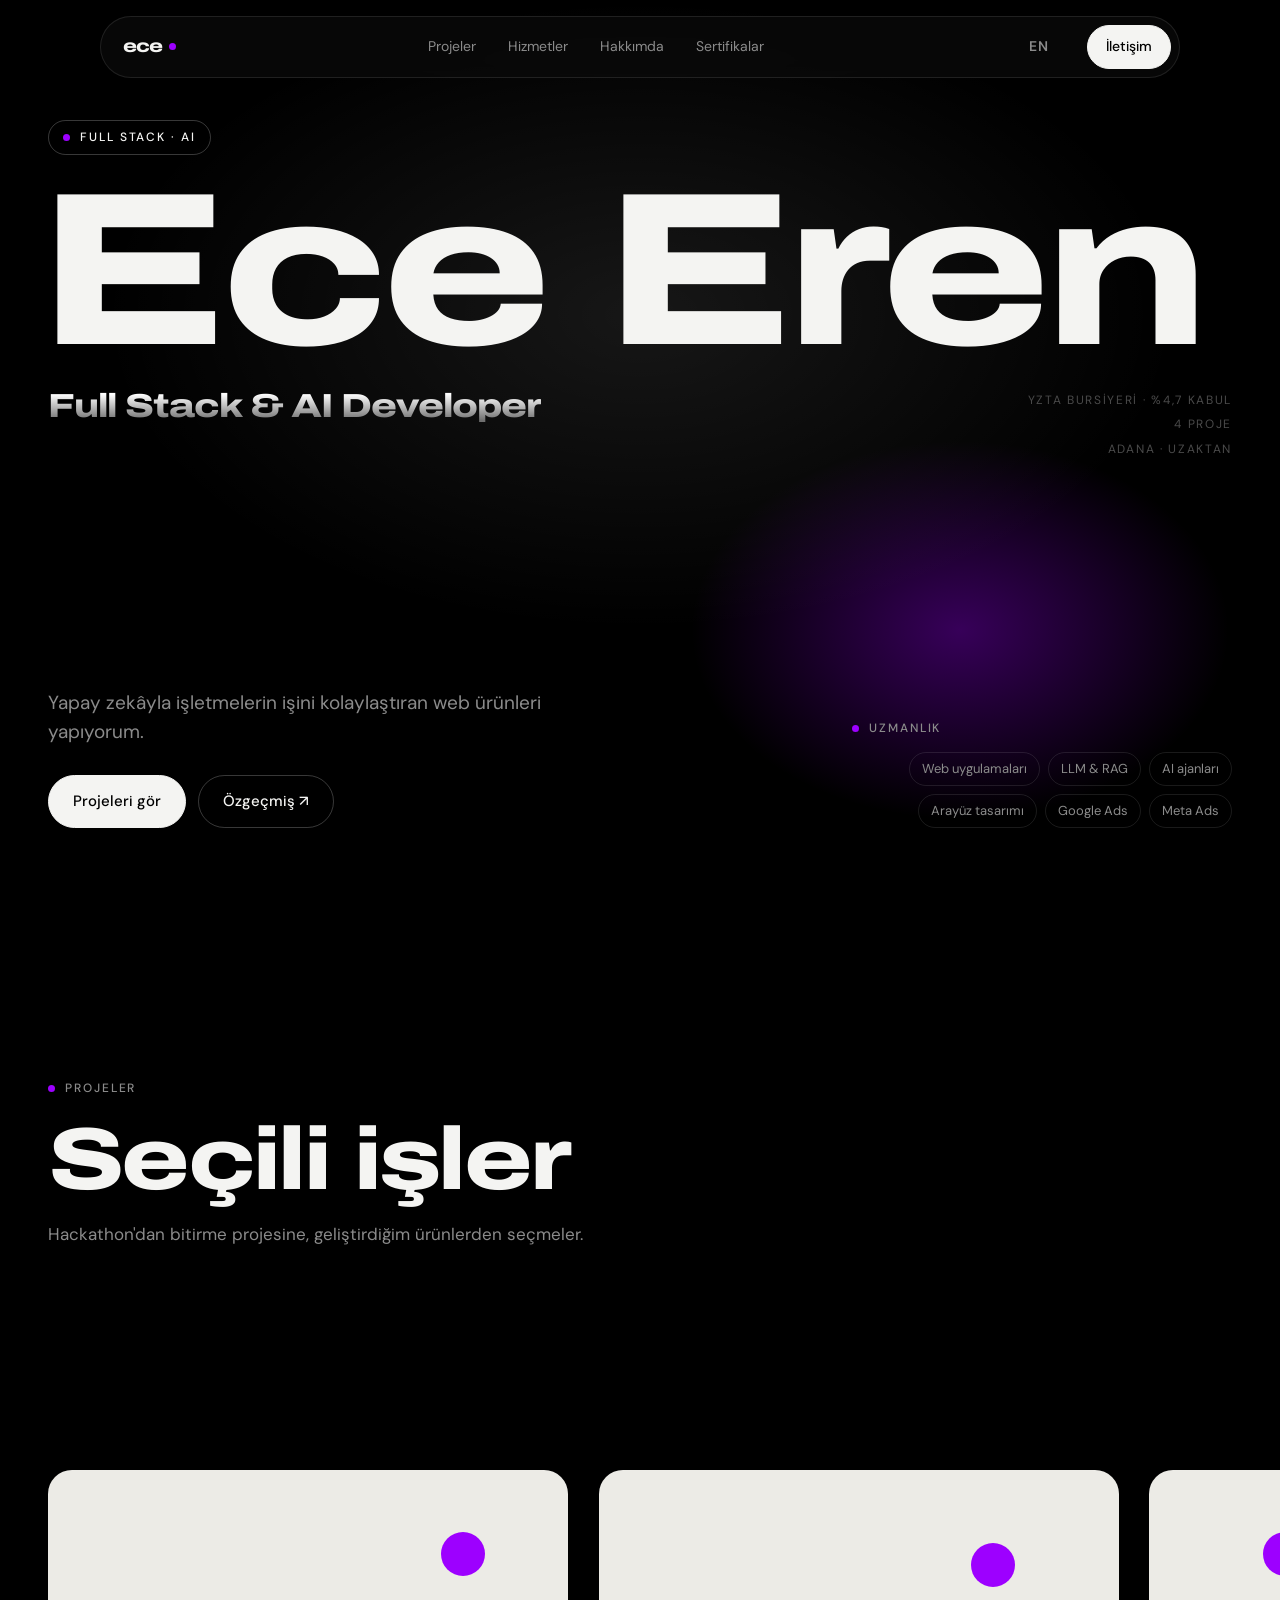
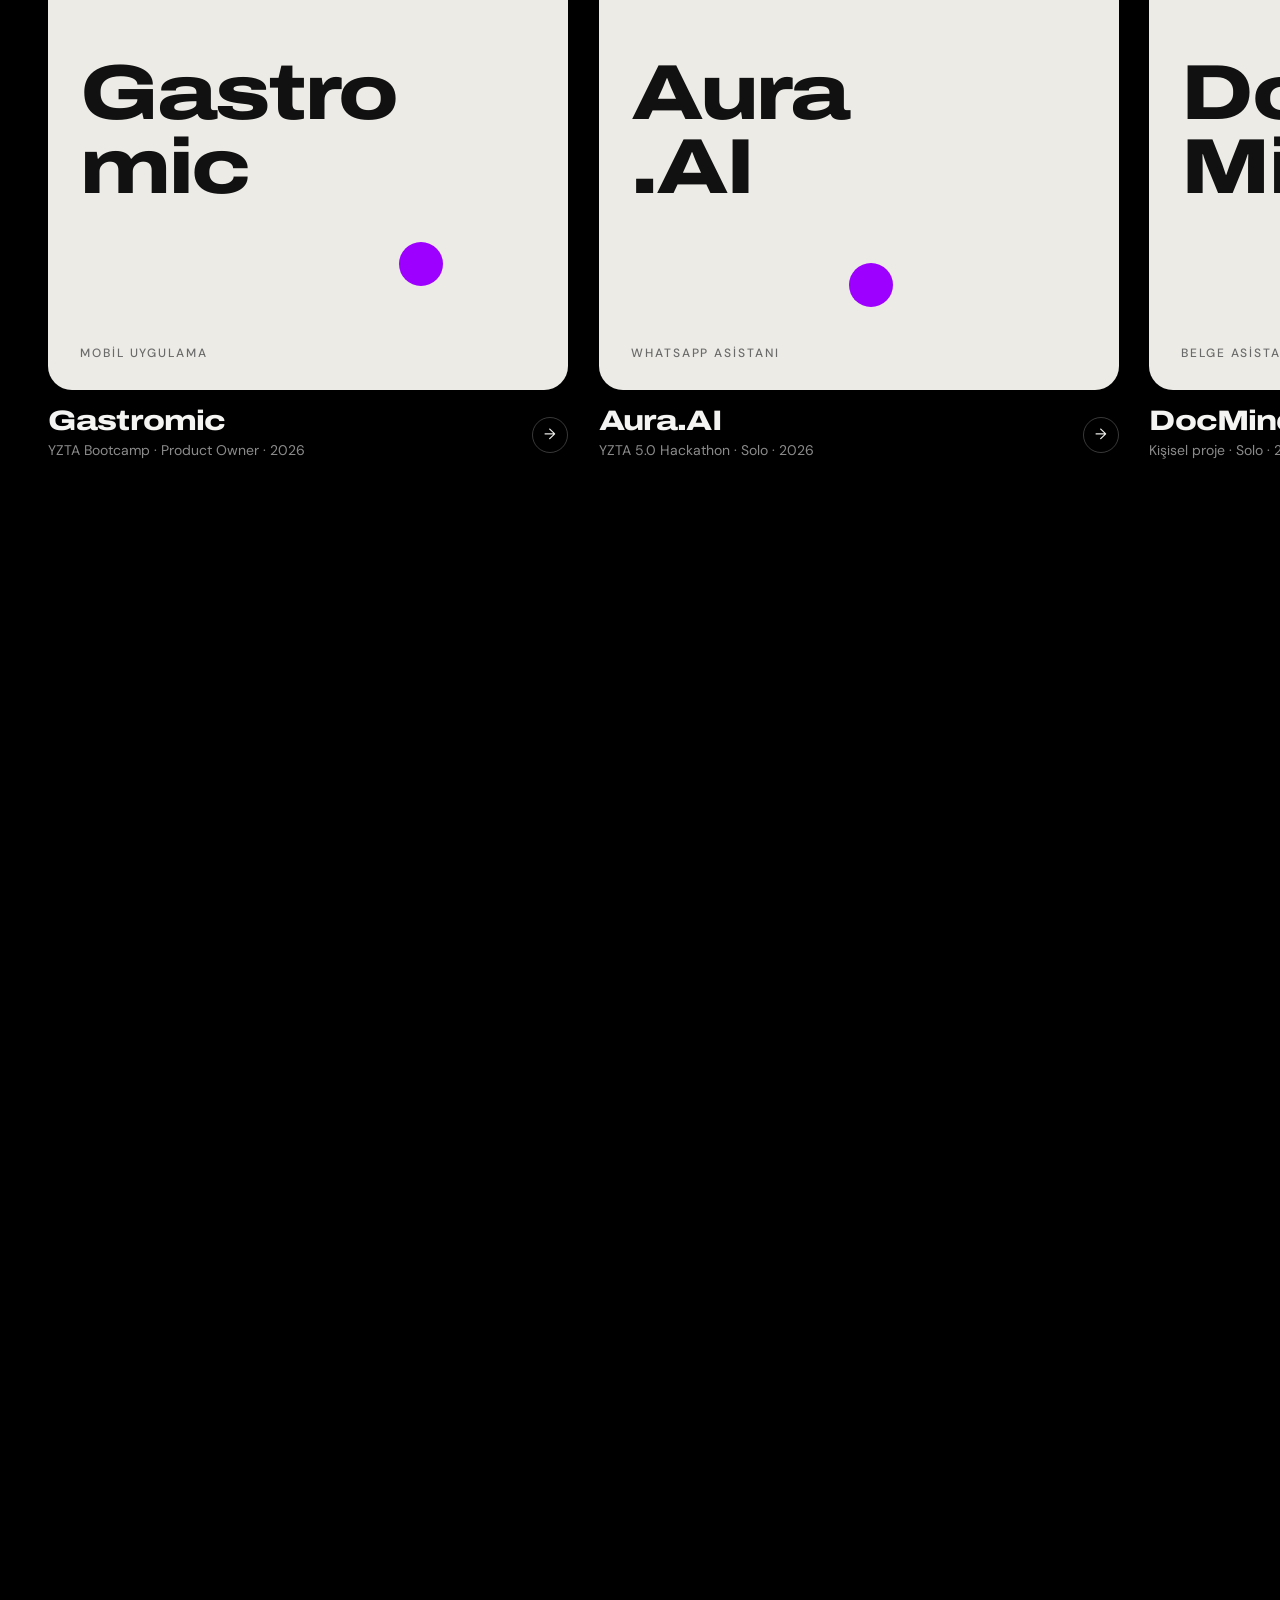
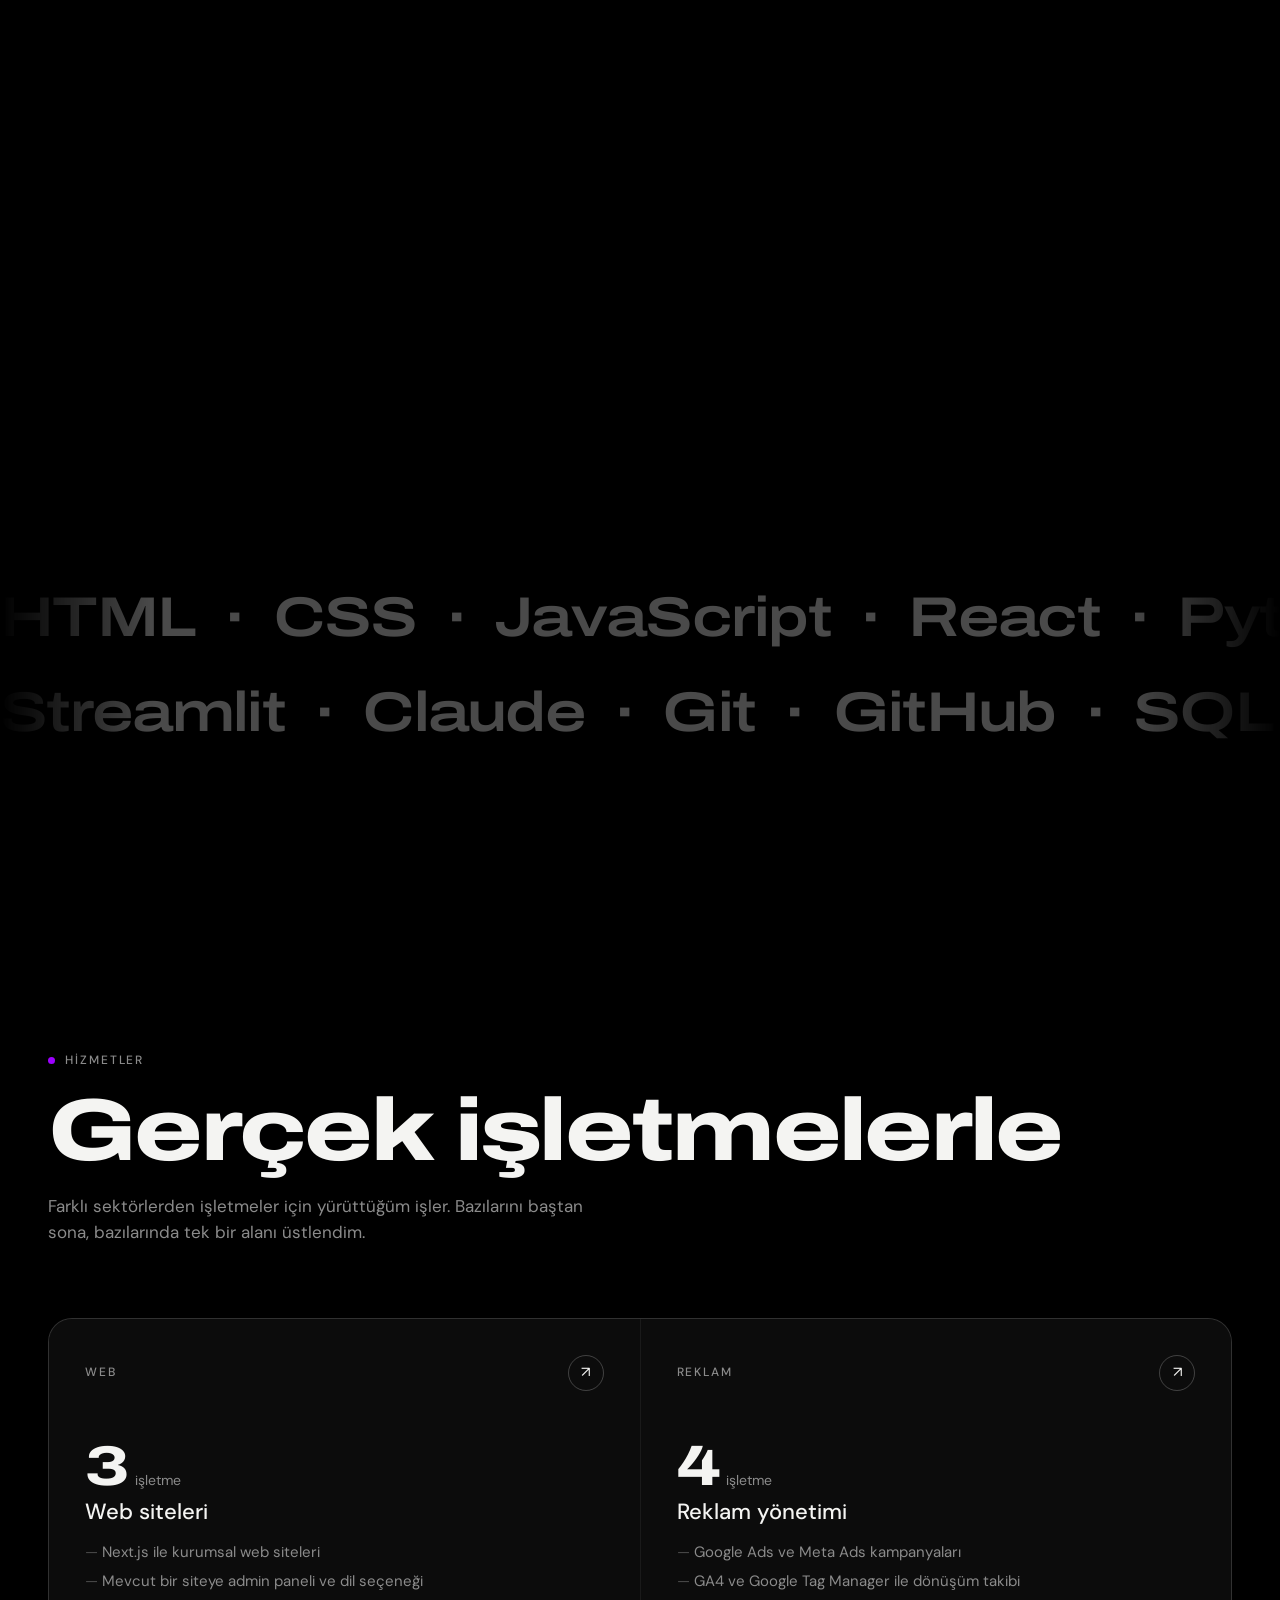
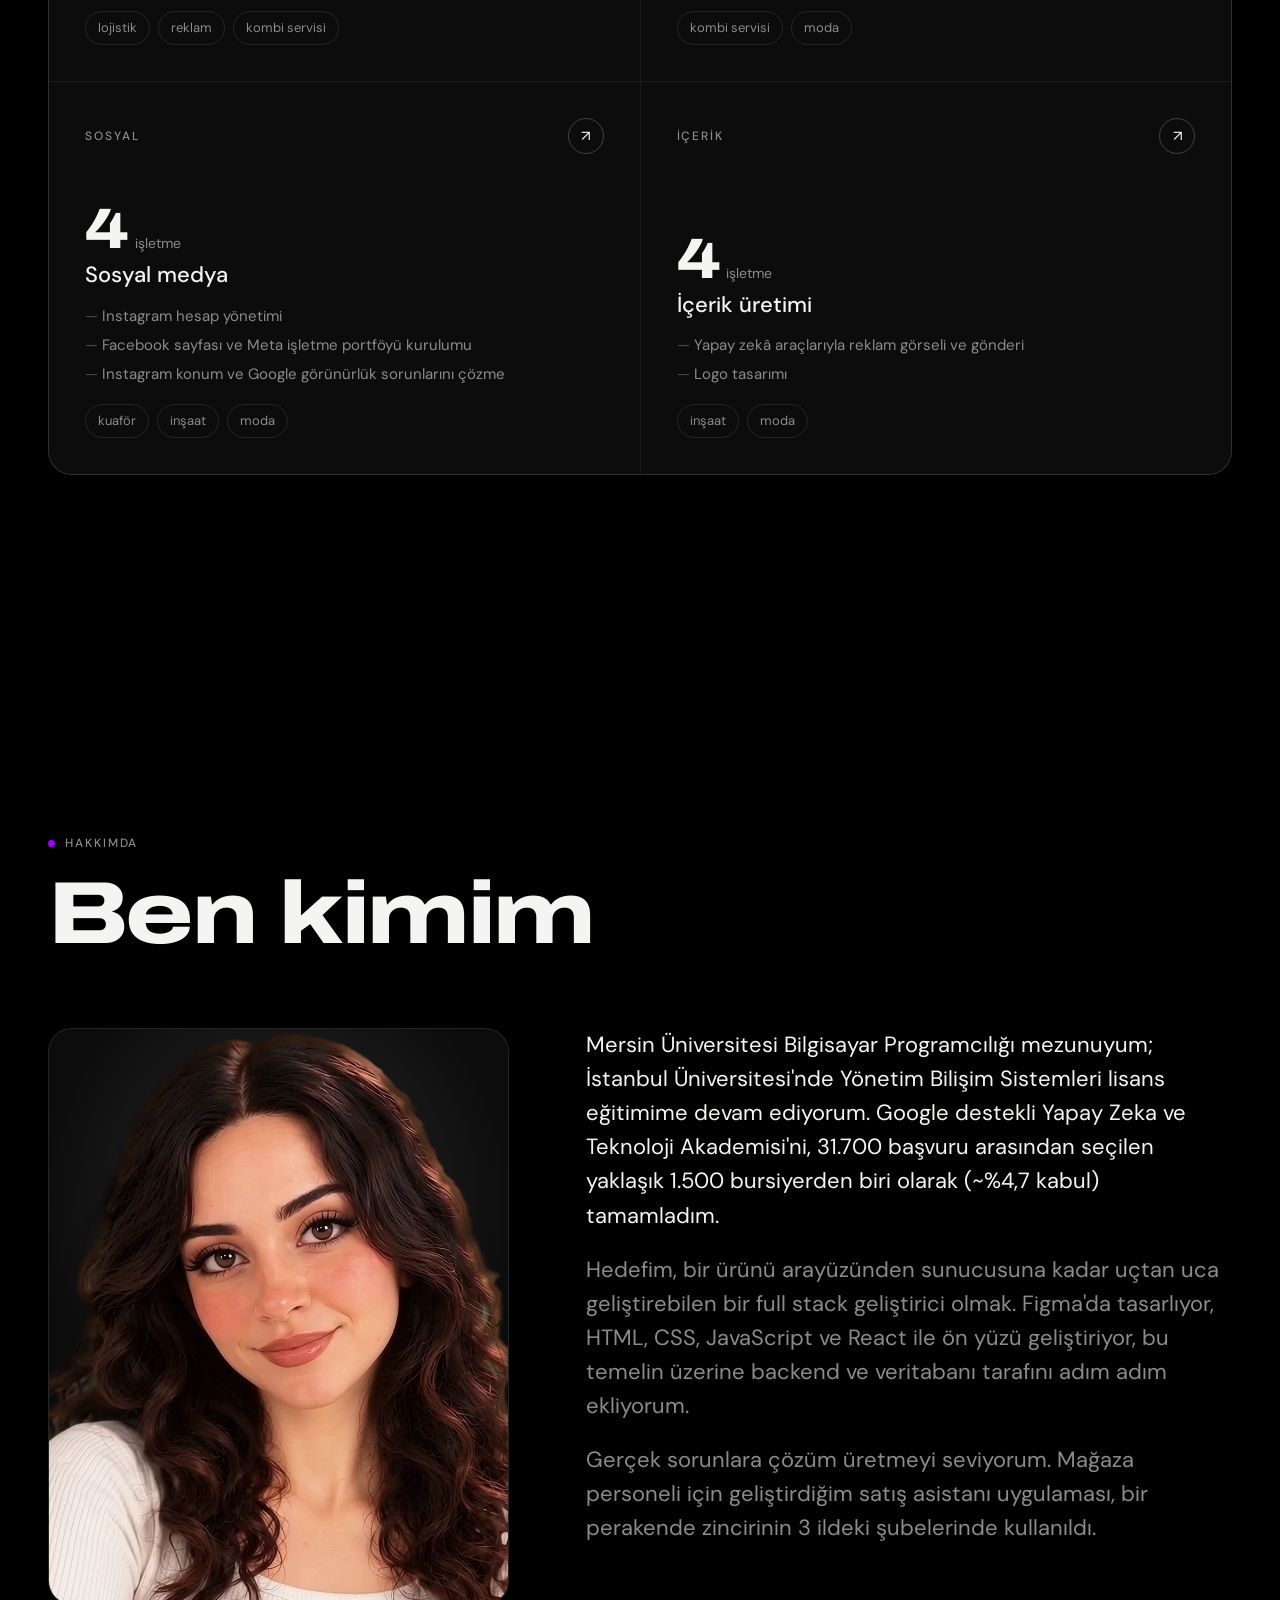
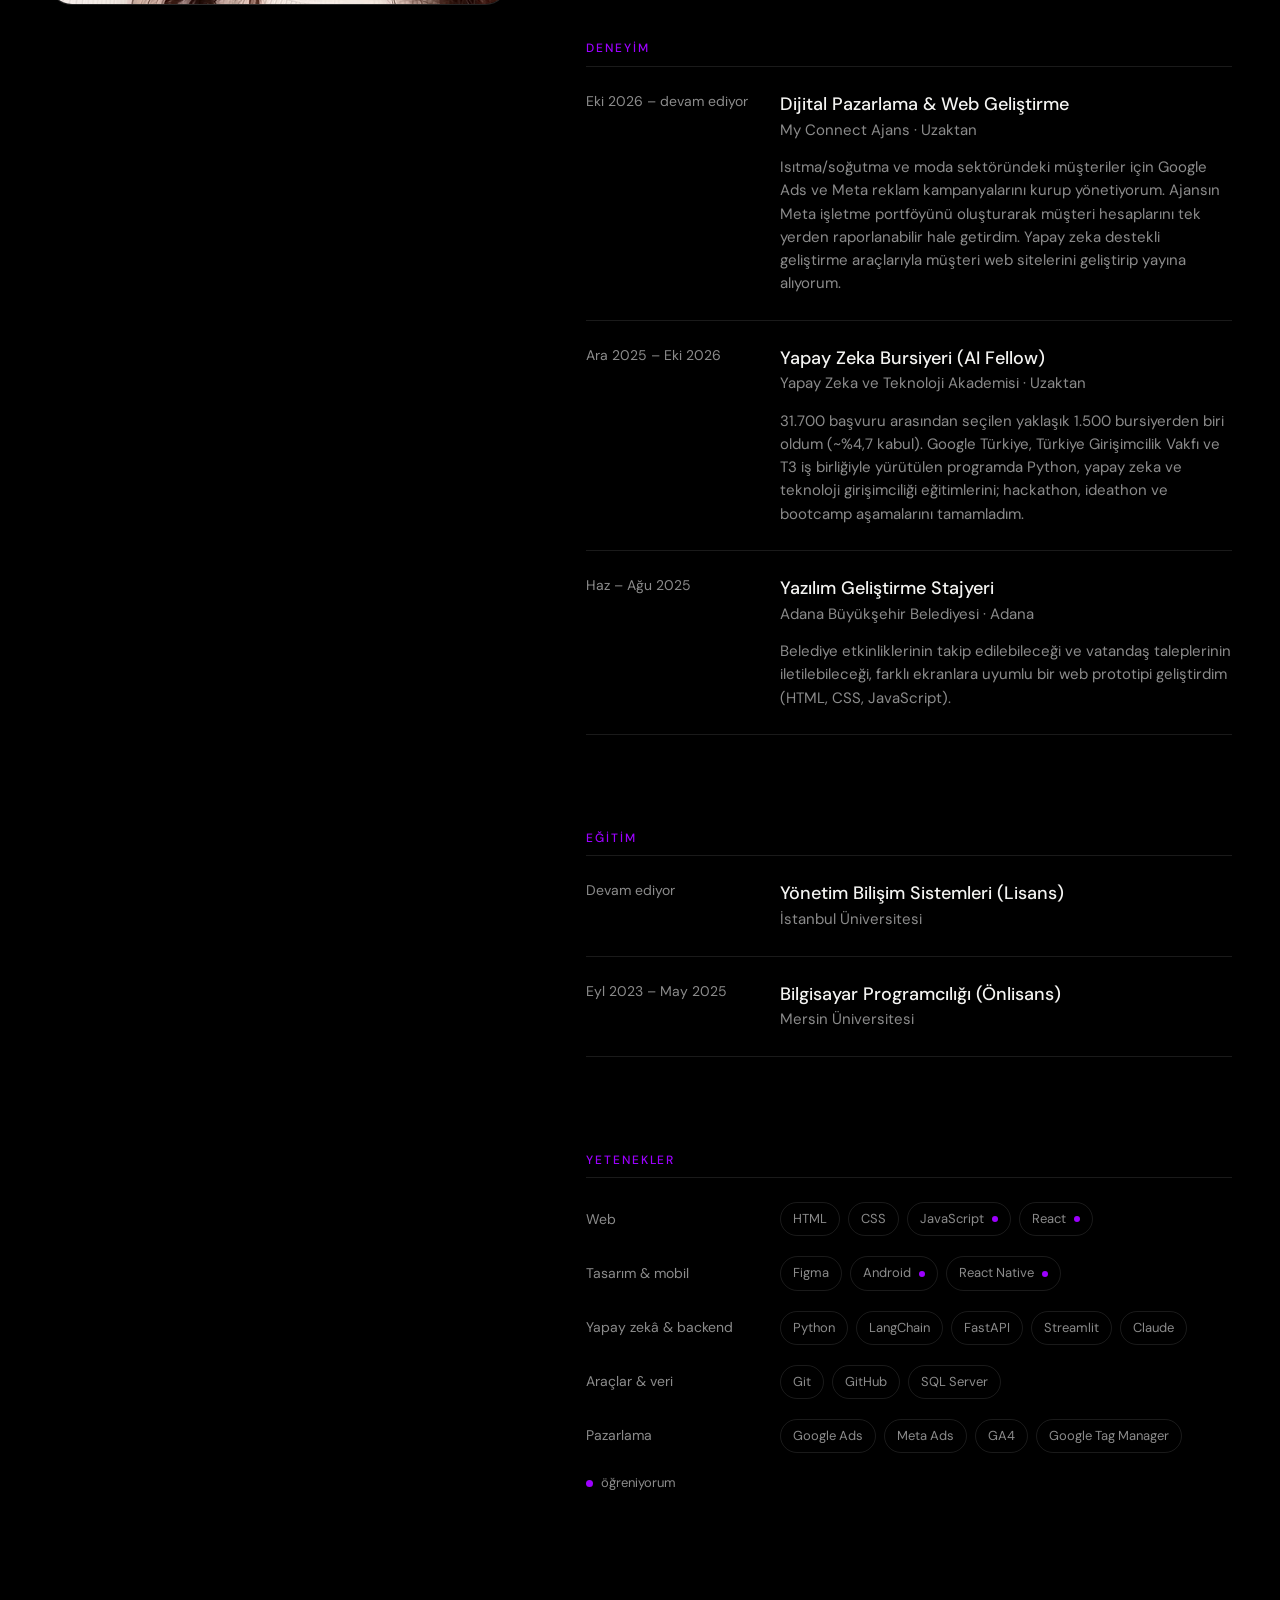
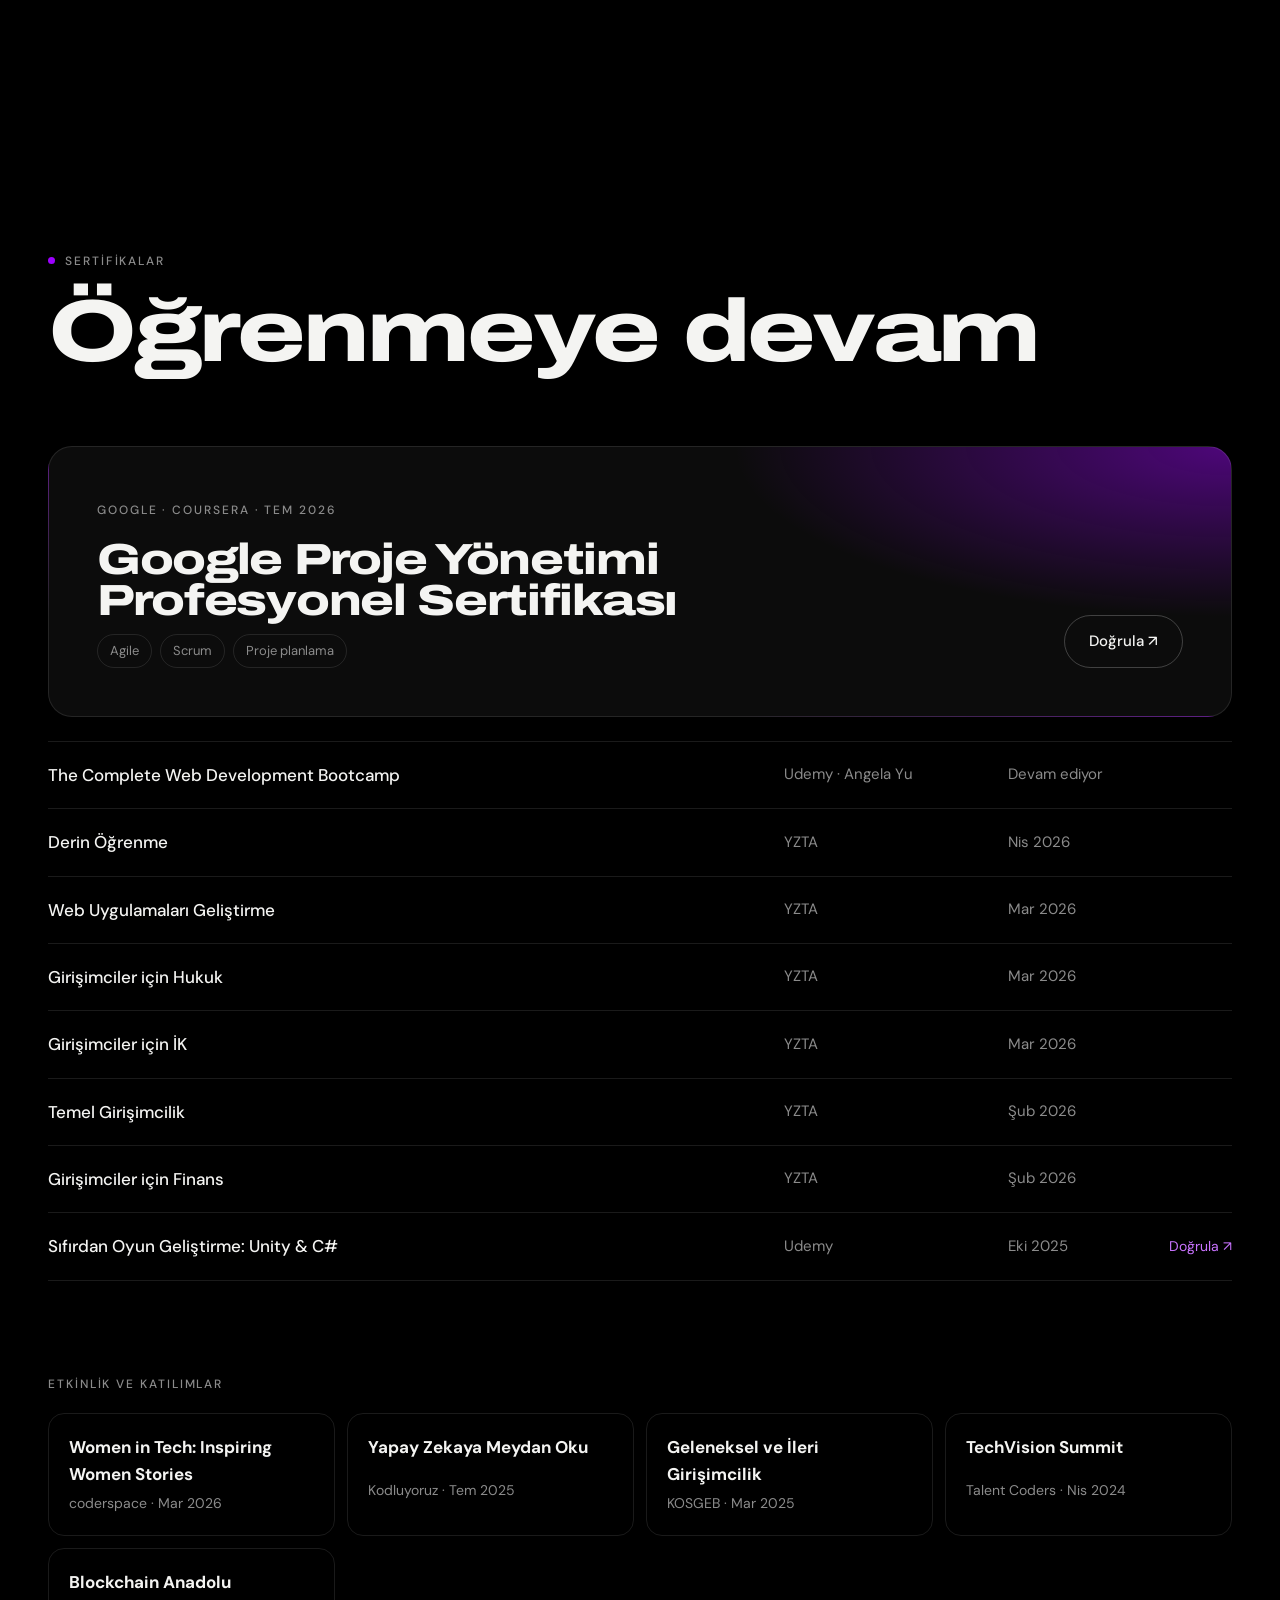
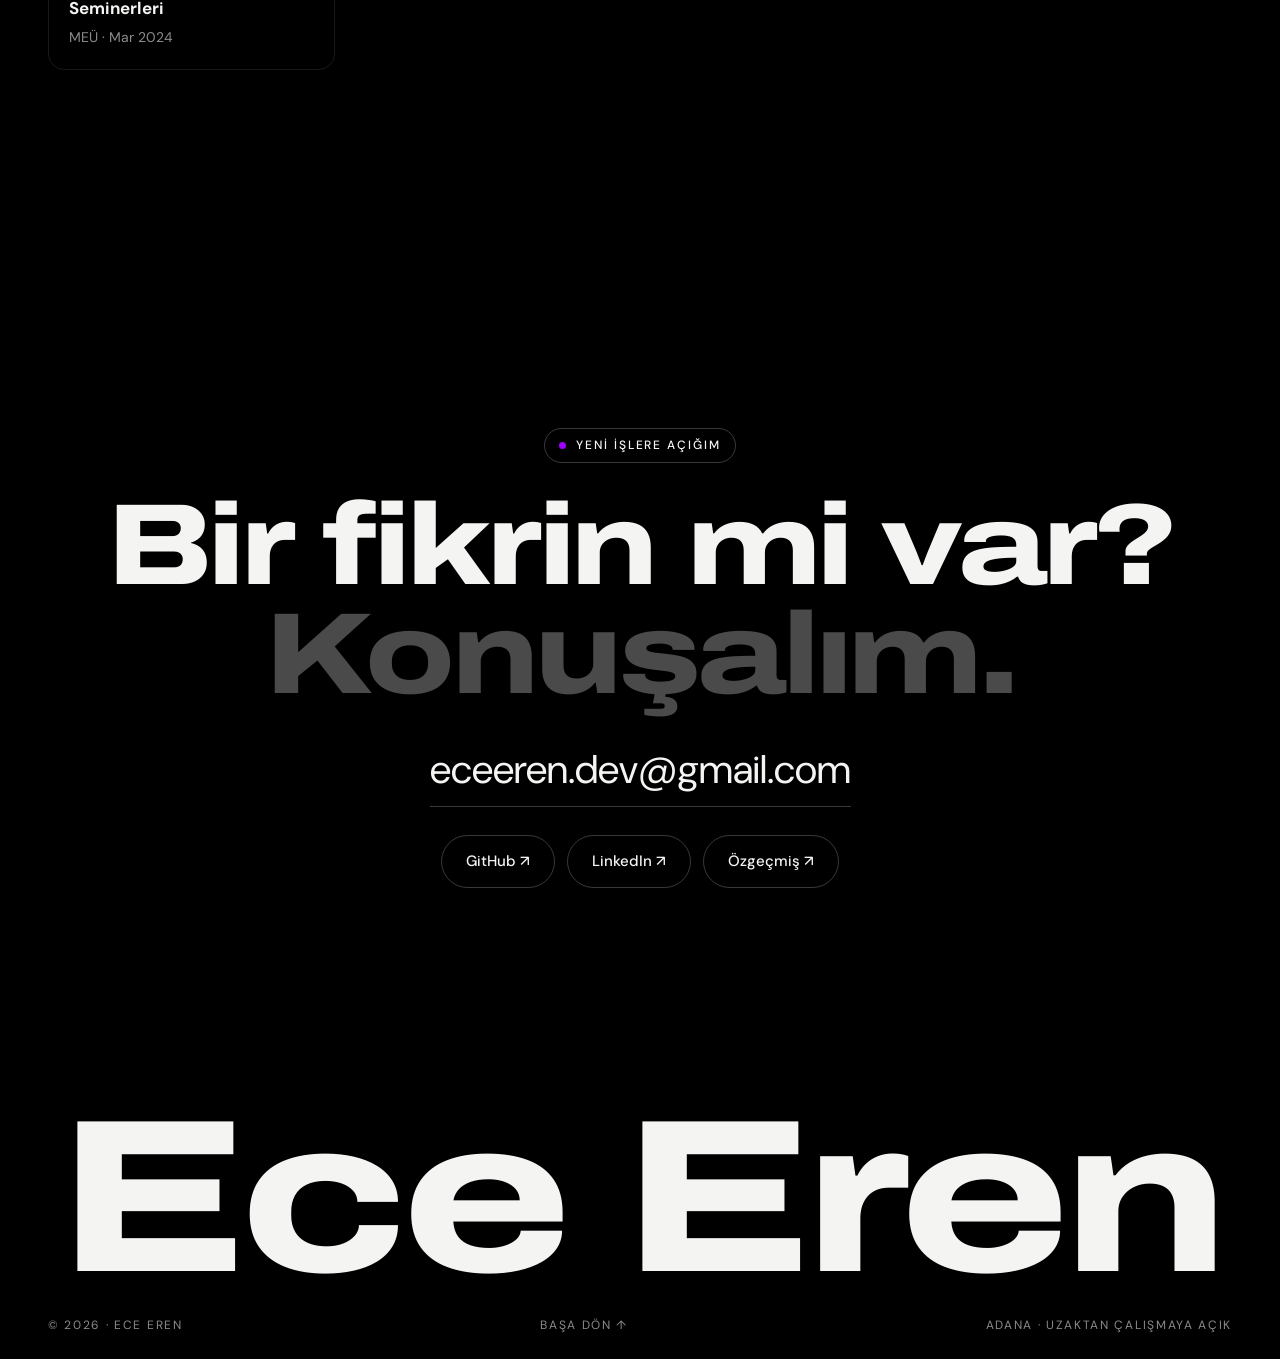
==== index.html @ c2cc489f "Portfolio site: TR and EN pages, project pages, cursor effect" ====
<!doctype html>
<html lang="tr">
<head>
  <meta charset="UTF-8">
  <meta name="viewport" content="width=device-width, initial-scale=1">
  <title>Ece Eren — Full Stack &amp; AI Developer</title>
  <meta name="description" content="Ece Eren: yapay zekâ odaklı full stack geliştirici. Projeler, hizmetler, deneyim ve iletişim.">
  <meta name="theme-color" content="#000000">
  <link rel="icon" href="/favicon.svg" type="image/svg+xml">
  <link rel="alternate" hreflang="tr" href="/">
  <link rel="alternate" hreflang="en" href="/en/">

  <link rel="preconnect" href="https://fonts.googleapis.com">
  <link rel="preconnect" href="https://fonts.gstatic.com" crossorigin>
  <link rel="stylesheet" href="https://fonts.googleapis.com/css2?family=Archivo:wdth,wght@125,600;125,800&family=DM+Sans:opsz,wght@9..40,400;9..40,500&display=swap">
  <link rel="stylesheet" href="/assets/css/style.css">
  <script src="/assets/js/cursor.js" defer></script>
</head>
<body>

  <!-- ===== NAVBAR ===== -->
  <header class="nav">
    <a class="nav__logo" href="/">ece<span class="dot"></span></a>
    <nav class="nav__links" aria-label="Ana menü">
      <a href="#projeler">Projeler</a>
      <a href="#hizmetler">Hizmetler</a>
      <a href="#hakkimda">Hakkımda</a>
      <a href="#sertifikalar">Sertifikalar</a>
    </nav>
    <a class="nav__lang" href="/en/" hreflang="en" lang="en" title="Switch to English">EN</a>
    <a class="btn btn--solid" href="#iletisim">İletişim</a>
  </header>

  <main>

    <!-- ===== HERO ===== -->
    <section class="hero">
      <span class="label label--pill rise"><span class="dot"></span>Full stack · AI</span>
      <h1 class="hero__name display rise rise--2" aria-label="Ece Eren"><span aria-hidden="true"><span class="ch">E</span><span class="ch">c</span><span class="ch">e</span> <span class="ch">E</span><span class="ch">r</span><span class="ch">e</span><span class="ch">n</span></span></h1>

      <div class="hero__sub rise rise--3">
        <p class="hero__title display fade-text">Full Stack &amp; AI Developer</p>
        <ul class="hero__meta">
          <li>YZTA bursiyeri · %4,7 kabul</li>
          <li>4 proje</li>
          <li>Adana · uzaktan</li>
        </ul>
      </div>

      <div class="hero__bottom">
        <div class="hero__intro rise rise--4">
          <p class="hero__text">Yapay zekâyla işletmelerin işini kolaylaştıran web ürünleri yapıyorum.</p>
          <div class="btn-row">
            <a class="btn btn--solid" href="#projeler">Projeleri gör</a>
            <a class="btn" href="/assets/cv/Ece_Eren_CV_TR.pdf" target="_blank" rel="noopener">Özgeçmiş ↗</a>
          </div>
        </div>

        <div class="expertise rise rise--4">
          <span class="label"><span class="dot"></span>Uzmanlık</span>
          <div class="chips"><span class="chip">Web uygulamaları</span><span class="chip">LLM &amp; RAG</span><span class="chip">AI ajanları</span><span class="chip">Arayüz tasarımı</span><span class="chip">Google Ads</span><span class="chip">Meta Ads</span></div>
        </div>
      </div>
    </section>

    <!-- ===== PROJELER ===== -->
    <section id="projeler" aria-labelledby="projeler-baslik">
      <div class="container work-head">
        <div class="section-head reveal">
          <span class="label"><span class="dot"></span>Projeler</span>
          <h2 id="projeler-baslik" class="display">Seçili işler</h2>
          <p>Hackathon'dan bitirme projesine, geliştirdiğim ürünlerden seçmeler.</p>
        </div>
      </div>

      <div class="work">
        <div class="work__sticky">
          <div class="work__track">

            <a class="card" href="/projeler/gastromic.html">
              <div class="card__media">
                <div class="card__type display" aria-hidden="true">
                  <span class="dot"></span><span class="dot"></span>
                  <span>Gastro<br>mic</span>
                  <span class="card__kind">Mobil uygulama</span>
                </div>
              </div>
              <div class="card__info">
                <div>
                  <h3 class="card__title display">Gastromic</h3>
                  <p class="card__sub">YZTA Bootcamp · Product Owner · 2026</p>
                </div>
                <span class="arrow" aria-hidden="true">→</span>
              </div>
            </a>

            <a class="card" href="/projeler/aura-ai.html">
              <div class="card__media">
                <div class="card__type display" aria-hidden="true">
                  <span class="dot"></span><span class="dot"></span>
                  <span>Aura<br>.AI</span>
                  <span class="card__kind">WhatsApp asistanı</span>
                </div>
              </div>
              <div class="card__info">
                <div>
                  <h3 class="card__title display">Aura.AI</h3>
                  <p class="card__sub">YZTA 5.0 Hackathon · Solo · 2026</p>
                </div>
                <span class="arrow" aria-hidden="true">→</span>
              </div>
            </a>

            <a class="card" href="/projeler/docmind-ai.html">
              <div class="card__media">
                <div class="card__type display" aria-hidden="true">
                  <span class="dot"></span><span class="dot"></span>
                  <span>Doc<br>Mind</span>
                  <span class="card__kind">Belge asistanı · RAG</span>
                </div>
              </div>
              <div class="card__info">
                <div>
                  <h3 class="card__title display">DocMind-AI</h3>
                  <p class="card__sub">Kişisel proje · Solo · 2026</p>
                </div>
                <span class="arrow" aria-hidden="true">→</span>
              </div>
            </a>

            <a class="card" href="/projeler/expotrack.html">
              <div class="card__media">
                <div class="card__type display" aria-hidden="true">
                  <span class="dot"></span><span class="dot"></span>
                  <span>Expo<br>Track</span>
                  <span class="card__kind">Web uygulaması</span>
                </div>
              </div>
              <div class="card__info">
                <div>
                  <h3 class="card__title display">ExpoTrack</h3>
                  <p class="card__sub">Bitirme projesi · 2025</p>
                </div>
                <span class="arrow" aria-hidden="true">→</span>
              </div>
            </a>

          </div>
        </div>
      </div>
    </section>

    <!-- ===== TEKNOLOJİ ŞERİDİ ===== -->
    <div class="marquee" aria-label="Kullandığım teknolojiler">
      <div class="marquee__track">
        <span>HTML</span><span>CSS</span><span>JavaScript</span><span>React</span><span>Python</span><span>FastAPI</span><span>LangChain</span><span>Figma</span>
        <span aria-hidden="true">HTML</span><span aria-hidden="true">CSS</span><span aria-hidden="true">JavaScript</span><span aria-hidden="true">React</span><span aria-hidden="true">Python</span><span aria-hidden="true">FastAPI</span><span aria-hidden="true">LangChain</span><span aria-hidden="true">Figma</span>
      </div>
      <div class="marquee__track marquee__track--reverse" aria-hidden="true">
        <span>Streamlit</span><span>Claude</span><span>Git</span><span>GitHub</span><span>SQL Server</span><span>Google Ads</span><span>Meta Ads</span><span>GA4</span>
        <span>Streamlit</span><span>Claude</span><span>Git</span><span>GitHub</span><span>SQL Server</span><span>Google Ads</span><span>Meta Ads</span><span>GA4</span>
      </div>
    </div>

    <!-- ===== HİZMETLER ===== -->
    <section id="hizmetler" class="section" aria-labelledby="hizmetler-baslik">
      <div class="container">
        <div class="section-head reveal">
          <span class="label"><span class="dot"></span>Hizmetler</span>
          <h2 id="hizmetler-baslik" class="display">Gerçek işletmelerle</h2>
          <p>Farklı sektörlerden işletmeler için yürüttüğüm işler. Bazılarını baştan sona, bazılarında tek bir alanı üstlendim.</p>
        </div>

        <div class="services reveal">
          <a class="service" href="#iletisim">
            <div class="service__top">
              <span class="label">Web</span>
              <span class="arrow" aria-hidden="true">↗</span>
            </div>
            <div>
              <p class="service__count">3<small>işletme</small></p>
              <h3>Web siteleri</h3>
              <ul>
                <li>Next.js ile kurumsal web siteleri</li>
                <li>Mevcut bir siteye admin paneli ve dil seçeneği</li>
              </ul>
              <div class="chips"><span class="chip">lojistik</span><span class="chip">reklam</span><span class="chip">kombi servisi</span></div>
            </div>
          </a>

          <a class="service" href="#iletisim">
            <div class="service__top">
              <span class="label">Reklam</span>
              <span class="arrow" aria-hidden="true">↗</span>
            </div>
            <div>
              <p class="service__count">4<small>işletme</small></p>
              <h3>Reklam yönetimi</h3>
              <ul>
                <li>Google Ads ve Meta Ads kampanyaları</li>
                <li>GA4 ve Google Tag Manager ile dönüşüm takibi</li>
              </ul>
              <div class="chips"><span class="chip">kombi servisi</span><span class="chip">moda</span></div>
            </div>
          </a>

          <a class="service" href="#iletisim">
            <div class="service__top">
              <span class="label">Sosyal</span>
              <span class="arrow" aria-hidden="true">↗</span>
            </div>
            <div>
              <p class="service__count">4<small>işletme</small></p>
              <h3>Sosyal medya</h3>
              <ul>
                <li>Instagram hesap yönetimi</li>
                <li>Facebook sayfası ve Meta işletme portföyü kurulumu</li>
                <li>Instagram konum ve Google görünürlük sorunlarını çözme</li>
              </ul>
              <div class="chips"><span class="chip">kuaför</span><span class="chip">inşaat</span><span class="chip">moda</span></div>
            </div>
          </a>

          <a class="service" href="#iletisim">
            <div class="service__top">
              <span class="label">İçerik</span>
              <span class="arrow" aria-hidden="true">↗</span>
            </div>
            <div>
              <p class="service__count">4<small>işletme</small></p>
              <h3>İçerik üretimi</h3>
              <ul>
                <li>Yapay zekâ araçlarıyla reklam görseli ve gönderi</li>
                <li>Logo tasarımı</li>
              </ul>
              <div class="chips"><span class="chip">inşaat</span><span class="chip">moda</span></div>
            </div>
          </a>
        </div>
      </div>
    </section>

    <!-- ===== HAKKIMDA ===== -->
    <section id="hakkimda" class="section" aria-labelledby="hakkimda-baslik">
      <div class="container">
        <div class="section-head reveal">
          <span class="label"><span class="dot"></span>Hakkımda</span>
          <h2 id="hakkimda-baslik" class="display">Ben kimim</h2>
        </div>

        <div class="about">
          <div class="about__portrait">
            <img src="/assets/img/portrait.webp" alt="Ece Eren'in illüstrasyon portresi" loading="lazy">
          </div>

          <div>
            <div class="story reveal">
              <p>Mersin Üniversitesi Bilgisayar Programcılığı mezunuyum; İstanbul Üniversitesi'nde Yönetim Bilişim Sistemleri lisans eğitimime devam ediyorum. Google destekli Yapay Zeka ve Teknoloji Akademisi'ni, 31.700 başvuru arasından seçilen yaklaşık 1.500 bursiyerden biri olarak (~%4,7 kabul) tamamladım.</p>
              <p>Hedefim, bir ürünü arayüzünden sunucusuna kadar uçtan uca geliştirebilen bir full stack geliştirici olmak. Figma'da tasarlıyor, HTML, CSS, JavaScript ve React ile ön yüzü geliştiriyor, bu temelin üzerine backend ve veritabanı tarafını adım adım ekliyorum.</p>
              <p>Gerçek sorunlara çözüm üretmeyi seviyorum. Mağaza personeli için geliştirdiğim satış asistanı uygulaması, bir perakende zincirinin 3 ildeki şubelerinde kullanıldı.</p>
            </div>

            <div class="block reveal">
              <h3 class="label">Deneyim</h3>
              <div class="rows">
                <div class="row">
                  <span class="row__time">Eki 2026 – devam ediyor</span>
                  <div><p class="row__title">Dijital Pazarlama &amp; Web Geliştirme</p><p class="row__org">My Connect Ajans · Uzaktan</p></div>
                  <p class="row__desc">Isıtma/soğutma ve moda sektöründeki müşteriler için Google Ads ve Meta reklam kampanyalarını kurup yönetiyorum. Ajansın Meta işletme portföyünü oluşturarak müşteri hesaplarını tek yerden raporlanabilir hale getirdim. Yapay zeka destekli geliştirme araçlarıyla müşteri web sitelerini geliştirip yayına alıyorum.</p>
                </div>
                <div class="row">
                  <span class="row__time">Ara 2025 – Eki 2026</span>
                  <div><p class="row__title">Yapay Zeka Bursiyeri (AI Fellow)</p><p class="row__org">Yapay Zeka ve Teknoloji Akademisi · Uzaktan</p></div>
                  <p class="row__desc">31.700 başvuru arasından seçilen yaklaşık 1.500 bursiyerden biri oldum (~%4,7 kabul). Google Türkiye, Türkiye Girişimcilik Vakfı ve T3 iş birliğiyle yürütülen programda Python, yapay zeka ve teknoloji girişimciliği eğitimlerini; hackathon, ideathon ve bootcamp aşamalarını tamamladım.</p>
                </div>
                <div class="row">
                  <span class="row__time">Haz – Ağu 2025</span>
                  <div><p class="row__title">Yazılım Geliştirme Stajyeri</p><p class="row__org">Adana Büyükşehir Belediyesi · Adana</p></div>
                  <p class="row__desc">Belediye etkinliklerinin takip edilebileceği ve vatandaş taleplerinin iletilebileceği, farklı ekranlara uyumlu bir web prototipi geliştirdim (HTML, CSS, JavaScript).</p>
                </div>
              </div>
            </div>

            <div class="block reveal">
              <h3 class="label">Eğitim</h3>
              <div class="rows">
                <div class="row">
                  <span class="row__time">Devam ediyor</span>
                  <div><p class="row__title">Yönetim Bilişim Sistemleri (Lisans)</p><p class="row__org">İstanbul Üniversitesi</p></div>
                </div>
                <div class="row">
                  <span class="row__time">Eyl 2023 – May 2025</span>
                  <div><p class="row__title">Bilgisayar Programcılığı (Önlisans)</p><p class="row__org">Mersin Üniversitesi</p></div>
                </div>
              </div>
            </div>

            <div class="block reveal">
              <h3 class="label">Yetenekler</h3>
              <div class="skills">
                <div class="skills__group"><span>Web</span><div class="chips"><span class="chip">HTML</span><span class="chip">CSS</span><span class="chip chip--learning">JavaScript</span><span class="chip chip--learning">React</span></div></div>
                <div class="skills__group"><span>Tasarım &amp; mobil</span><div class="chips"><span class="chip">Figma</span><span class="chip chip--learning">Android</span><span class="chip chip--learning">React Native</span></div></div>
                <div class="skills__group"><span>Yapay zekâ &amp; backend</span><div class="chips"><span class="chip">Python</span><span class="chip">LangChain</span><span class="chip">FastAPI</span><span class="chip">Streamlit</span><span class="chip">Claude</span></div></div>
                <div class="skills__group"><span>Araçlar &amp; veri</span><div class="chips"><span class="chip">Git</span><span class="chip">GitHub</span><span class="chip">SQL Server</span></div></div>
                <div class="skills__group"><span>Pazarlama</span><div class="chips"><span class="chip">Google Ads</span><span class="chip">Meta Ads</span><span class="chip">GA4</span><span class="chip">Google Tag Manager</span></div></div>
                <p class="skills__note"><span class="dot"></span>öğreniyorum</p>
              </div>
            </div>
          </div>
        </div>
      </div>
    </section>

    <!-- ===== SERTİFİKALAR ===== -->
    <section id="sertifikalar" class="section" aria-labelledby="sertifikalar-baslik">
      <div class="container">
        <div class="section-head reveal">
          <span class="label"><span class="dot"></span>Sertifikalar</span>
          <h2 id="sertifikalar-baslik" class="display">Öğrenmeye devam</h2>
        </div>

        <article class="featured reveal">
          <div>
            <span class="label">Google · Coursera · Tem 2026</span>
            <h3 class="display">Google Proje Yönetimi Profesyonel Sertifikası</h3>
            <div class="chips"><span class="chip">Agile</span><span class="chip">Scrum</span><span class="chip">Proje planlama</span></div>
          </div>
          <a class="btn" href="https://www.coursera.org/account/accomplishments/specialization/FNIEBU8DW3OX" target="_blank" rel="noopener">Doğrula ↗</a>
        </article>

        <div class="certs reveal">
          <div class="cert"><span class="cert__title">The Complete Web Development Bootcamp</span><span class="cert__issuer">Udemy · Angela Yu</span><span class="cert__date">Devam ediyor</span><span></span></div>
          <div class="cert"><span class="cert__title">Derin Öğrenme</span><span class="cert__issuer">YZTA</span><span class="cert__date">Nis 2026</span><span></span></div>
          <div class="cert"><span class="cert__title">Web Uygulamaları Geliştirme</span><span class="cert__issuer">YZTA</span><span class="cert__date">Mar 2026</span><span></span></div>
          <div class="cert"><span class="cert__title">Girişimciler için Hukuk</span><span class="cert__issuer">YZTA</span><span class="cert__date">Mar 2026</span><span></span></div>
          <div class="cert"><span class="cert__title">Girişimciler için İK</span><span class="cert__issuer">YZTA</span><span class="cert__date">Mar 2026</span><span></span></div>
          <div class="cert"><span class="cert__title">Temel Girişimcilik</span><span class="cert__issuer">YZTA</span><span class="cert__date">Şub 2026</span><span></span></div>
          <div class="cert"><span class="cert__title">Girişimciler için Finans</span><span class="cert__issuer">YZTA</span><span class="cert__date">Şub 2026</span><span></span></div>
          <div class="cert"><span class="cert__title">Sıfırdan Oyun Geliştirme: Unity &amp; C#</span><span class="cert__issuer">Udemy</span><span class="cert__date">Eki 2025</span><a href="https://www.udemy.com/certificate/UC-e2d40ee0-10ef-4b08-bf95-795d904fab28/" target="_blank" rel="noopener">Doğrula ↗</a></div>
        </div>

        <div class="block reveal">
          <h3 class="label" style="margin-bottom: 20px;">Etkinlik ve katılımlar</h3>
          <div class="events">
            <div class="event"><strong>Women in Tech: Inspiring Women Stories</strong><span>coderspace · Mar 2026</span></div>
            <div class="event"><strong>Yapay Zekaya Meydan Oku</strong><span>Kodluyoruz · Tem 2025</span></div>
            <div class="event"><strong>Geleneksel ve İleri Girişimcilik</strong><span>KOSGEB · Mar 2025</span></div>
            <div class="event"><strong>TechVision Summit</strong><span>Talent Coders · Nis 2024</span></div>
            <div class="event"><strong>Blockchain Anadolu Seminerleri</strong><span>MEÜ · Mar 2024</span></div>
          </div>
        </div>
      </div>
    </section>

    <!-- ===== İLETİŞİM ===== -->
    <section id="iletisim" class="section" aria-labelledby="iletisim-baslik">
      <div class="container contact reveal">
        <span class="label label--pill"><span class="dot"></span>Yeni işlere açığım</span>
        <h2 id="iletisim-baslik" class="display">Bir fikrin mi var?<span class="fade"> Konuşalım.</span></h2>
        <a class="contact__mail" href="mailto:eceeren.dev@gmail.com">eceeren.dev@gmail.com</a>
        <div class="btn-row" style="justify-content: center;">
          <a class="btn" href="https://github.com/erenece" target="_blank" rel="noopener">GitHub ↗</a>
          <a class="btn" href="https://www.linkedin.com/in/ece-eren-7806ab247" target="_blank" rel="noopener">LinkedIn ↗</a>
          <a class="btn" href="/assets/cv/Ece_Eren_CV_TR.pdf" target="_blank" rel="noopener">Özgeçmiş ↗</a>
        </div>
      </div>
    </section>

  </main>

  <!-- ===== FOOTER ===== -->
  <footer class="footer">
    <p class="footer__mark display" aria-hidden="true">Ece Eren</p>
    <div class="footer__meta">
      <span>© 2026 · Ece Eren</span>
      <a href="#">Başa dön ↑</a>
      <span>Adana · uzaktan çalışmaya açık</span>
    </div>
  </footer>

</body>
</html>
---- assets/css/style.css ----
/* =========================================================
   Ece Eren — Portfolyo
   Sadece CSS. JavaScript yok.

   İçindekiler
   1. Değişkenler (renk, font, boşluk)  <- renkleri buradan değiştir
   2. Temel ayarlar
   3. Ortak parçalar (buton, etiket, başlık)
   4. Navbar
   5. Hero
   6. Projeler (yatay kayan kartlar)
   7. Teknoloji şeridi (marquee)
   8. Hizmetler
   9. Hakkımda
   10. Sertifikalar
   11. İletişim + footer
   12. Proje detay sayfası
   13. Animasyonlar
   ========================================================= */


/* ---------- 1. Değişkenler ---------- */
:root {
  --bg: #000;
  --surface: #0c0c0c;
  --surface-2: #151515;
  --line: rgba(255, 255, 255, 0.1);
  --line-strong: rgba(255, 255, 255, 0.22);
  --text: #f4f4f2;
  --muted: #8b8b8b;
  --faint: #4a4a4a;
  --accent: #9d00ff;          /* tek vurgu rengi (mor). Sitedeki bütün mor buradan gelir */
  --on-accent: #fff;          /* mor zemin üstündeki yazı/ikon rengi (koyu mor + siyah yazı okunmaz) */
  --accent-light: color-mix(in srgb, var(--accent) 55%, #fff); /* siyah zeminde görünmesi gereken ince detaylar için */

  --font-display: 'Archivo', system-ui, sans-serif;
  --font-body: 'DM Sans', system-ui, sans-serif;

  --gutter: clamp(16px, 4vw, 48px);
  --card: min(64vh, 520px, 82vw);   /* proje kartlarının kenar uzunluğu */
  --max: 1240px;
  --radius: 24px;
}


/* ---------- 2. Temel ayarlar ---------- */
*,
*::before,
*::after { box-sizing: border-box; }

html { scroll-behavior: smooth; scroll-padding-top: 96px; }

body {
  margin: 0;
  background: var(--bg);
  color: var(--text);
  font-family: var(--font-body);
  font-size: 17px;
  line-height: 1.55;
  -webkit-font-smoothing: antialiased;
  overflow-x: clip;
}

img, video { display: block; max-width: 100%; }
a { color: inherit; text-decoration: none; }
h1, h2, h3, p, ul, ol { margin: 0; }
ul, ol { padding: 0; list-style: none; }

::selection { background: var(--accent); color: var(--on-accent); }

:focus-visible { outline: 2px solid var(--accent-light); outline-offset: 3px; border-radius: 6px; }

.container { width: min(var(--max), 100% - 2 * var(--gutter)); margin-inline: auto; }

.section { padding-block: clamp(96px, 14vw, 180px); }


/* ---------- 3. Ortak parçalar ---------- */

/* geniş, kalın başlık fontu */
.display {
  font-family: var(--font-display);
  font-stretch: 125%;
  font-weight: 800;
  letter-spacing: -0.03em;
  line-height: 0.95;
}

/* küçük, büyük harfli, aralıklı etiket */
.label {
  display: inline-flex;
  align-items: center;
  gap: 10px;
  font-size: 12px;
  font-weight: 500;
  letter-spacing: 0.16em;
  text-transform: uppercase;
  color: var(--muted);
}

.label--pill {
  padding: 7px 14px;
  border: 1px solid var(--line-strong);
  border-radius: 999px;
  color: var(--text);
}

.dot {
  width: 7px;
  height: 7px;
  border-radius: 50%;
  background: var(--accent);
  flex: none;
}

/* açık zeminli kapaklarda noktalar asıl koyu mor */
.card__type .dot,
.stage--type .dot { background: var(--accent); }

.section-head { display: grid; gap: 20px; margin-bottom: clamp(40px, 6vw, 72px); }
.section-head h2 { font-size: clamp(40px, 7vw, 88px); }
.section-head p { max-width: 560px; color: var(--muted); }

.btn {
  display: inline-flex;
  align-items: center;
  gap: 10px;
  padding: 14px 24px;
  border-radius: 999px;
  border: 1px solid var(--line-strong);
  font-size: 15px;
  font-weight: 500;
  transition: background 0.25s, color 0.25s, border-color 0.25s, transform 0.25s;
}

.btn:hover { border-color: var(--text); transform: translateY(-2px); }

.btn--solid { background: var(--text); color: #000; border-color: var(--text); }
.btn--solid:hover { background: var(--accent); border-color: var(--accent); color: var(--on-accent); }

.btn-row { display: flex; flex-wrap: wrap; gap: 12px; }

/* yuvarlak ok ikonu (kartların köşesinde) */
.arrow {
  display: grid;
  place-items: center;
  width: 36px;
  height: 36px;
  flex: none;
  border: 1px solid var(--line-strong);
  border-radius: 50%;
  font-size: 15px;
  transition: background 0.3s, color 0.3s, border-color 0.3s, transform 0.3s;
}

.chips { display: flex; flex-wrap: wrap; gap: 8px; }

.chip {
  padding: 6px 12px;
  border: 1px solid var(--line);
  border-radius: 999px;
  font-size: 13px;
  color: var(--muted);
}


/* ---------- 4. Navbar ---------- */
.nav {
  position: fixed;
  top: 16px;
  left: 50%;
  z-index: 50;
  translate: -50% 0;
  width: min(1080px, 100% - 32px);
  display: flex;
  align-items: center;
  gap: 24px;
  padding: 8px 8px 8px 22px;
  border: 1px solid var(--line);
  border-radius: 999px;
  background: rgba(12, 12, 12, 0.6);
  backdrop-filter: blur(16px);
  -webkit-backdrop-filter: blur(16px);
}

.nav__logo {
  font-family: var(--font-display);
  font-stretch: 125%;
  font-weight: 800;
  font-size: 18px;
  letter-spacing: -0.03em;
  display: flex;
  align-items: center;
  gap: 6px;
}

.nav__links { display: flex; gap: 4px; margin-inline: auto; }

.nav__links a,
.nav__lang {
  padding: 8px 14px;
  border-radius: 999px;
  font-size: 14px;
  color: var(--muted);
  transition: color 0.2s, background 0.2s;
}

.nav__links a:hover,
.nav__lang:hover { color: var(--text); background: var(--surface-2); }

.nav__lang { font-weight: 600; letter-spacing: 0.08em; }

.nav .btn { padding: 10px 18px; font-size: 14px; }

@media (max-width: 760px) {
  .nav__links { display: none; }
  .nav__lang { margin-left: auto; }
}


/* ---------- 5. Hero ----------
   Görünüm eski hero ile aynı (arka plan ışıkları, gradient yazı, etiket, butonlar).
   Sadece yerleşim değişti:
   üstte ekranı kaplayan isim, altında solda unvan / sağda kısa bilgiler,
   en altta solda açıklama + butonlar / sağda uzmanlık. */
.hero {
  position: relative;
  min-height: 100svh;
  display: grid;
  grid-template-rows: auto auto auto 1fr auto;
  padding: 120px var(--gutter) clamp(40px, 6vw, 72px);
  isolation: isolate;
}

/* arkadaki yumuşak gri ve mor ışık */
.hero::before {
  content: '';
  position: absolute;
  inset: 0;
  z-index: -1;
  background:
    radial-gradient(60% 50% at 50% 35%, rgba(255, 255, 255, 0.09), transparent 70%),
    radial-gradient(30% 30% at 75% 70%, color-mix(in srgb, var(--accent) 35%, transparent), transparent 70%);
}

.hero .label--pill { justify-self: start; margin-bottom: clamp(16px, 2vw, 28px); }

/* isim: font boyutu ekran genişliğine bağlı, satırı doldurur */
.hero__name {
  font-size: 17vw;
  line-height: 0.85;
  white-space: nowrap;
  margin-left: -0.04em;
}

/* isimdeki her harf ayrı bir <span class="ch">: imleç değince yavaşça mora döner,
   ayrılınca daha da yavaş eski rengine geri döner */
.hero__name .ch { transition: color 1.8s ease; }
.hero__name .ch:hover { color: var(--accent); transition-duration: 0.5s; }

/* beyazdan griye geçen yazı (eski hero'daki ikinci satır efekti) */
.fade-text,
.hero__name .fade {
  background: linear-gradient(180deg, #fff 10%, #6f6f6f 95%);
  -webkit-background-clip: text;
  background-clip: text;
  color: transparent;
}

.hero__sub {
  display: flex;
  justify-content: space-between;
  align-items: flex-start;
  gap: 24px;
  margin-top: clamp(16px, 2vw, 28px);
}

.hero__title { font-size: clamp(22px, 2.6vw, 40px); }

.hero__meta {
  display: grid;
  justify-items: end;
  gap: 6px;
  font-size: 12px;
  letter-spacing: 0.14em;
  text-transform: uppercase;
  color: var(--faint);
}

.hero__bottom {
  grid-row: 5;
  display: flex;
  justify-content: space-between;
  align-items: flex-end;
  gap: 48px;
  margin-top: 56px;
}

.hero__intro { display: grid; gap: 28px; }

.hero__text { max-width: 560px; color: var(--muted); font-size: clamp(16px, 1.6vw, 19px); }

.expertise { display: grid; gap: 14px; max-width: 380px; }
.expertise .chips { justify-content: flex-end; }

@media (max-width: 860px) {
  .hero__bottom { flex-direction: column; align-items: flex-start; }
  .expertise .chips { justify-content: flex-start; }
}

@media (max-width: 600px) {
  .hero__sub { flex-direction: column; gap: 12px; }
  .hero__meta { justify-items: start; }
}

/* ---------- 6. Projeler (yatay kayan kartlar) ----------
   Varsayılan (mobil, eski tarayıcı): kartlar parmakla yana kaydırılır.
   Destekleyen tarayıcıda + geniş ekranda: aşağı scroll edince kartlar sola kayar.
   Nasıl: bölüm ekrandan uzun (320vh). İçindeki alan sticky ile ekrana yapışır.
   Bölüm scroll edildikçe ilerleyen bir "zaman çizelgesi" (view-timeline)
   kart şeridinin sola kayma animasyonunu yürütür. */
.work-head { padding-top: clamp(96px, 14vw, 180px); }

.work__sticky {
  overflow-x: auto;
  scroll-snap-type: x mandatory;
  scrollbar-width: none;
  padding-bottom: 8px;
}

.work__sticky::-webkit-scrollbar { display: none; }

.work__track {
  display: flex;
  align-items: flex-end;
  gap: clamp(16px, 2.4vw, 32px);
  width: max-content;
  padding-inline: var(--gutter);
}

.card {
  display: grid;
  gap: 18px;
  scroll-snap-align: center;
}

/* bütün kartlar aynı boyda kare */
.card__media {
  position: relative;
  width: var(--card);
  aspect-ratio: 1;
  border-radius: var(--radius);
  overflow: hidden;
  background: var(--surface-2);
}

.card__info { display: flex; align-items: center; justify-content: space-between; gap: 16px; }

.card__title { font-size: clamp(22px, 2.2vw, 30px); }

.card__sub { margin-top: 6px; font-size: 14px; color: var(--muted); }

.card:hover .arrow { background: var(--accent); border-color: var(--accent); color: var(--on-accent); transform: rotate(-45deg); }

/* proje kapağı: açık zemin + büyük yazı + iki mor nokta
   cqw/cqh = kartın kendi genişliği/yüksekliğinin %1'i (container query birimi).
   Böylece yazı dar kartta küçülür, geniş kartta büyür. */
.card__media { container-type: size; }

.card__type {
  position: absolute;
  inset: 0;
  display: grid;
  align-content: center;
  padding: 32px;
  background: #ecebe6;
  color: #111;
  font-size: min(17cqw, 15cqh);
  transition: transform 0.7s cubic-bezier(0.2, 0.7, 0.2, 1);
}

.card:hover .card__type { transform: scale(1.03); }

.card__kind {
  position: absolute;
  left: 32px;
  bottom: 28px;
  font-family: var(--font-body);
  font-stretch: 100%;
  font-size: 12px;
  font-weight: 500;
  letter-spacing: 0.16em;
  line-height: 1.3;
  text-transform: uppercase;
  color: #6b6b6b;
}

.card__type .dot { position: absolute; width: 44px; height: 44px; }

/* her kartta noktalar farklı yerde */
.card:nth-child(1) .dot:nth-child(1) { top: 12%; right: 16%; }
.card:nth-child(1) .dot:nth-child(2) { bottom: 20%; right: 24%; }
.card:nth-child(2) .dot:nth-child(1) { top: 14%; right: 20%; }
.card:nth-child(2) .dot:nth-child(2) { bottom: 16%; left: 48%; }
.card:nth-child(3) .dot:nth-child(1) { top: 12%; left: 22%; }
.card:nth-child(3) .dot:nth-child(2) { bottom: 24%; right: 12%; }
.card:nth-child(4) .dot:nth-child(1) { top: 14%; left: 26%; }
.card:nth-child(4) .dot:nth-child(2) { bottom: 14%; right: 18%; }

@supports (animation-timeline: view()) {
  @media (min-width: 900px) and (prefers-reduced-motion: no-preference) {
    /* kaydırma mesafesi: bölüm 260vh, yani 160vh boyunca kartlar kayar */
    .work { height: 260vh; view-timeline: --work block; }

    .work__sticky {
      position: sticky;
      top: 0;
      height: 100vh;
      display: flex;
      align-items: center;
      overflow: hidden;
    }

    .work__track {
      animation: slide-left linear both;
      animation-timeline: --work;
      animation-range: contain 0% contain 100%;
    }
  }
}

@keyframes slide-left {
  /* son kart ekranın ortasına gelene kadar kay */
  to { transform: translateX(calc(-100% + 50vw + var(--card) / 2 + var(--gutter))); }
}


/* ---------- 7. Teknoloji şeridi (marquee) ----------
   Liste iki kere yazılı. Şerit kendi genişliğinin yarısı kadar kayınca
   ikinci liste birincinin yerine oturur, böylece döngü kesintisiz görünür. */
.marquee {
  display: grid;
  gap: 8px;
  padding-block: clamp(64px, 9vw, 120px);
  overflow: hidden;
  mask-image: linear-gradient(90deg, transparent, #000 12%, #000 88%, transparent);
  -webkit-mask-image: linear-gradient(90deg, transparent, #000 12%, #000 88%, transparent);
}

.marquee__track {
  display: flex;
  width: max-content;
  animation: marquee 45s linear infinite;
}

.marquee__track--reverse { animation-direction: reverse; }

.marquee__track span {
  display: flex;
  align-items: center;
  gap: 28px;
  margin-right: 28px;
  font-family: var(--font-display);
  font-stretch: 125%;
  font-weight: 600;
  font-size: clamp(28px, 4.4vw, 56px);
  letter-spacing: -0.03em;
  color: var(--faint);
  white-space: nowrap;
  transition: color 0.3s;
}

.marquee__track span::after { content: '·'; color: var(--faint); }

.marquee__track span:hover { color: var(--text); }

@keyframes marquee {
  to { transform: translateX(-50%); }
}


/* ---------- 8. Hizmetler ----------
   Izgara arka planı çizgi renginde, hücreler arasında 1px boşluk var:
   o boşluktan görünen arka plan ince çizgi gibi duruyor. */
.services {
  display: grid;
  grid-template-columns: repeat(2, 1fr);
  gap: 1px;
  background: var(--line);
  border: 1px solid var(--line);
  border-radius: var(--radius);
  overflow: hidden;
}

.service {
  position: relative;
  display: grid;
  align-content: space-between;
  gap: 48px;
  min-height: 300px;
  padding: clamp(24px, 3vw, 36px);
  background: var(--surface);
  transition: background 0.4s;
}

.service::before {
  content: '';
  position: absolute;
  inset: 0;
  background: radial-gradient(80% 70% at 85% 0%, rgba(255, 255, 255, 0.07), transparent 70%);
  opacity: 0;
  transition: opacity 0.4s;
}

.service:hover { background: var(--surface-2); }
.service:hover::before { opacity: 1; }
.service:hover .arrow { background: var(--accent); color: var(--on-accent); border-color: var(--accent); }

.service__top { display: flex; align-items: center; justify-content: space-between; }

.service__count {
  font-family: var(--font-display);
  font-stretch: 125%;
  font-weight: 800;
  font-size: 56px;
  letter-spacing: -0.04em;
  line-height: 1;
}

.service__count small { font-family: var(--font-body); font-size: 14px; font-weight: 400; letter-spacing: 0; color: var(--muted); margin-left: 8px; }

.service h3 { font-size: 22px; font-weight: 500; margin-bottom: 12px; }

.service ul { display: grid; gap: 6px; color: var(--muted); font-size: 15px; margin-bottom: 18px; }

.service li::before { content: '— '; color: var(--faint); }

@media (max-width: 760px) {
  .services { grid-template-columns: 1fr; }
}


/* ---------- 9. Hakkımda ---------- */
.about {
  display: grid;
  grid-template-columns: minmax(0, 5fr) minmax(0, 7fr);
  gap: clamp(32px, 6vw, 96px);
  align-items: start;
}

.about__portrait {
  position: sticky;
  top: 110px;
  aspect-ratio: 4 / 5;
  border-radius: var(--radius);
  overflow: hidden;
  border: 1px solid var(--line);
  background: radial-gradient(70% 60% at 50% 30%, #2a2a2a, var(--surface) 75%);
}

.about__portrait img { width: 100%; height: 100%; object-fit: cover; object-position: 50% 0%; }

.story { display: grid; gap: 20px; font-size: clamp(18px, 1.8vw, 22px); color: var(--muted); }
.story p:first-child { color: var(--text); }

.block { margin-top: clamp(56px, 7vw, 88px); }

.block > h3 { margin-bottom: 8px; }

/* Hakkımda'daki ara başlıklar (Deneyim, Eğitim, Yetenekler) mor */
.about .block > h3 { color: var(--accent); }

.rows { border-top: 1px solid var(--line); }

.row {
  display: grid;
  grid-template-columns: 170px 1fr;
  gap: 8px 24px;
  padding-block: 24px;
  border-bottom: 1px solid var(--line);
}

.row__time { font-size: 14px; color: var(--muted); }
.row__title { font-weight: 500; font-size: 18px; }
.row__org { color: var(--muted); font-size: 15px; }
.row__desc { grid-column: 2; color: var(--muted); font-size: 15px; margin-top: 6px; }

.skills { display: grid; gap: 20px; border-top: 1px solid var(--line); padding-top: 24px; }
.skills__group { display: grid; grid-template-columns: 170px 1fr; gap: 12px 24px; align-items: center; }
.skills__group > span { font-size: 14px; color: var(--muted); }
.chip--learning { display: inline-flex; align-items: center; gap: 8px; }
.chip--learning::after { content: ''; width: 6px; height: 6px; border-radius: 50%; background: var(--accent); }
.skills__note { font-size: 13px; color: var(--muted); display: flex; align-items: center; gap: 8px; }

@media (max-width: 860px) {
  .about { grid-template-columns: 1fr; }
  .about__portrait { position: relative; top: 0; max-width: 380px; }
}

@media (max-width: 600px) {
  .row, .skills__group { grid-template-columns: 1fr; }
  .row__desc { grid-column: 1; }
}


/* ---------- 10. Sertifikalar ---------- */
.featured {
  position: relative;
  display: grid;
  grid-template-columns: 1fr auto;
  gap: 24px 40px;
  align-items: end;
  padding: clamp(28px, 4vw, 48px);
  border: 1px solid var(--line);
  border-radius: var(--radius);
  background:
    radial-gradient(60% 90% at 100% 0%, color-mix(in srgb, var(--accent) 45%, transparent), transparent 70%),
    var(--surface);
  margin-bottom: 24px;
}

.featured h3 { font-size: clamp(26px, 3.4vw, 44px); max-width: 760px; margin-block: 18px 12px; }
.featured p { color: var(--muted); }

.certs { border-top: 1px solid var(--line); }

.cert {
  display: grid;
  grid-template-columns: 1fr 200px 110px 90px;
  gap: 8px 24px;
  align-items: center;
  padding-block: 20px;
  border-bottom: 1px solid var(--line);
}

.cert__title { font-weight: 500; }
.cert__issuer, .cert__date { color: var(--muted); font-size: 15px; }
.cert a { font-size: 14px; color: var(--accent-light); justify-self: end; }
.cert a:hover { text-decoration: underline; }

.events { display: grid; grid-template-columns: repeat(auto-fill, minmax(260px, 1fr)); gap: 12px; }

.event { padding: 20px; border: 1px solid var(--line); border-radius: 16px; display: grid; gap: 6px; }
.event span { font-size: 14px; color: var(--muted); }

@media (max-width: 760px) {
  .cert { grid-template-columns: 1fr auto; }
  .cert__issuer { grid-column: 1; }
  .featured { grid-template-columns: 1fr; }
}


/* ---------- 11. İletişim + footer ---------- */
.contact { text-align: center; display: grid; justify-items: center; gap: 28px; }

.contact h2 { font-size: clamp(44px, 9vw, 120px); }
.contact h2 .fade { color: var(--faint); }

.contact__mail {
  font-size: clamp(20px, 3.4vw, 40px);
  border-bottom: 1px solid var(--line-strong);
  padding-bottom: 6px;
  transition: color 0.25s, border-color 0.25s;
}

.contact__mail:hover { color: var(--accent-light); border-color: var(--accent-light); }

.footer { padding: 40px var(--gutter) 24px; overflow: hidden; }

.footer__mark {
  font-size: clamp(64px, 17vw, 280px);
  text-align: center;
  line-height: 0.85;
  white-space: nowrap;
}

.footer__meta {
  display: flex;
  flex-wrap: wrap;
  justify-content: space-between;
  gap: 12px;
  margin-top: 24px;
  font-size: 12px;
  letter-spacing: 0.14em;
  text-transform: uppercase;
  color: var(--muted);
}

.footer__meta a:hover { color: var(--text); }


/* ---------- 12. Proje detay sayfası ---------- */
.project-hero { padding: 150px 0 clamp(48px, 7vw, 80px); display: grid; gap: 28px; }

.back { display: inline-flex; align-items: center; gap: 10px; font-size: 14px; color: var(--muted); width: fit-content; }
.back:hover { color: var(--text); }

.project-hero h1 { font-size: clamp(48px, 11vw, 160px); }

.project-hero__summary { max-width: 760px; font-size: clamp(18px, 2vw, 24px); color: var(--muted); }

.meta {
  display: grid;
  grid-template-columns: repeat(3, 1fr);
  border-top: 1px solid var(--line);
  border-bottom: 1px solid var(--line);
}

.meta div { padding: 20px 0; display: grid; gap: 6px; }
.meta div + div { padding-left: 24px; border-left: 1px solid var(--line); }
.meta dt { font-size: 12px; letter-spacing: 0.14em; text-transform: uppercase; color: var(--muted); }
.meta dd { margin: 0; }

/* tarayıcı penceresi maketi */
.browser {
  border: 1px solid var(--line-strong);
  border-radius: 18px;
  overflow: hidden;
  background: var(--surface-2);
  box-shadow: 0 40px 120px rgba(0, 0, 0, 0.6);
}

.browser__bar { display: flex; align-items: center; gap: 7px; padding: 12px 16px; border-bottom: 1px solid var(--line); }
.browser__bar i { width: 10px; height: 10px; border-radius: 50%; background: var(--faint); }

.browser__url {
  margin-inline: auto;
  padding: 4px 16px;
  border-radius: 999px;
  background: var(--surface);
  font-size: 12px;
  color: var(--muted);
}

.browser video, .browser img { width: 100%; }

/* telefon maketi */
.phone {
  width: min(340px, 80vw);
  margin-inline: auto;
  padding: 12px;
  border: 1px solid var(--line-strong);
  border-radius: 48px;
  background: var(--surface-2);
  box-shadow: 0 40px 120px rgba(0, 0, 0, 0.6);
}

.phone video { width: 100%; border-radius: 36px; aspect-ratio: 9 / 19.5; object-fit: cover; }

.stage {
  padding: clamp(24px, 6vw, 80px);
  border-radius: var(--radius);
  background: radial-gradient(70% 70% at 50% 0%, rgba(255, 255, 255, 0.08), transparent 70%), var(--surface);
  border: 1px solid var(--line);
}

.stage--type {
  display: grid;
  place-items: center;
  min-height: 420px;
  background: #ecebe6;
  color: #111;
  position: relative;
  overflow: hidden;
}

.stage--type p { font-size: clamp(48px, 10vw, 140px); }
.stage--type .dot { position: absolute; width: 56px; height: 56px; }
.stage--type .dot:nth-of-type(1) { top: 16%; left: 18%; }
.stage--type .dot:nth-of-type(2) { bottom: 16%; right: 16%; }

.details {
  display: grid;
  grid-template-columns: minmax(0, 7fr) minmax(0, 5fr);
  gap: clamp(32px, 6vw, 96px);
  align-items: start;
}

.details h2 { font-size: 13px; letter-spacing: 0.16em; text-transform: uppercase; color: var(--muted); font-weight: 500; margin-bottom: 20px; }

.highlights { counter-reset: h; border-top: 1px solid var(--line); }

.highlights li {
  counter-increment: h;
  display: grid;
  grid-template-columns: 48px 1fr;
  padding-block: 20px;
  border-bottom: 1px solid var(--line);
  font-size: 18px;
}

.highlights li::before { content: counter(h, decimal-leading-zero); color: var(--faint); font-size: 14px; padding-top: 3px; }

.side { position: sticky; top: 110px; display: grid; gap: 28px; padding: 28px; border: 1px solid var(--line); border-radius: var(--radius); background: var(--surface); }
.side p { font-size: 14px; color: var(--muted); }

.next {
  display: flex;
  justify-content: space-between;
  align-items: center;
  gap: 24px;
  padding-block: clamp(48px, 8vw, 96px);
  border-top: 1px solid var(--line);
}

.next .label { display: flex; margin-bottom: 10px; }
.next strong { font-size: clamp(36px, 7vw, 96px); }
.next:hover .arrow { background: var(--accent); border-color: var(--accent); color: var(--on-accent); transform: rotate(-45deg); }

@media (max-width: 860px) {
  .details { grid-template-columns: 1fr; }
  .side { position: relative; top: 0; }
}

@media (max-width: 600px) {
  .meta { grid-template-columns: 1fr; }
  .meta div + div { padding-left: 0; border-left: 0; border-top: 1px solid var(--line); }
}


/* ---------- 13. Animasyonlar ---------- */

/* sayfa açılınca hero yukarı kayarak gelir */
@media (prefers-reduced-motion: no-preference) {
  .rise { animation: rise 1s cubic-bezier(0.2, 0.7, 0.2, 1) both; }
  .rise--2 { animation-delay: 0.12s; }
  .rise--3 { animation-delay: 0.24s; }
  .rise--4 { animation-delay: 0.36s; }
}

@keyframes rise {
  from { opacity: 0; transform: translateY(32px); }
}

/* bölümler ekrana girerken belirir (scroll-driven, JS yok) */
@supports (animation-timeline: view()) {
  @media (prefers-reduced-motion: no-preference) {
    .reveal {
      animation: rise linear both;
      animation-timeline: view();
      animation-range: entry 0% entry 70%;
    }
  }
}

@media (prefers-reduced-motion: reduce) {
  html { scroll-behavior: auto; }
  .marquee__track { animation: none; }
}


/* ---------- 14. İmleç kuyruğu (assets/js/cursor.js çiziyor) ---------- */
.cursor-trail {
  position: fixed;
  inset: 0;
  width: 100%;
  height: 100%;
  pointer-events: none;
  z-index: 100;
}
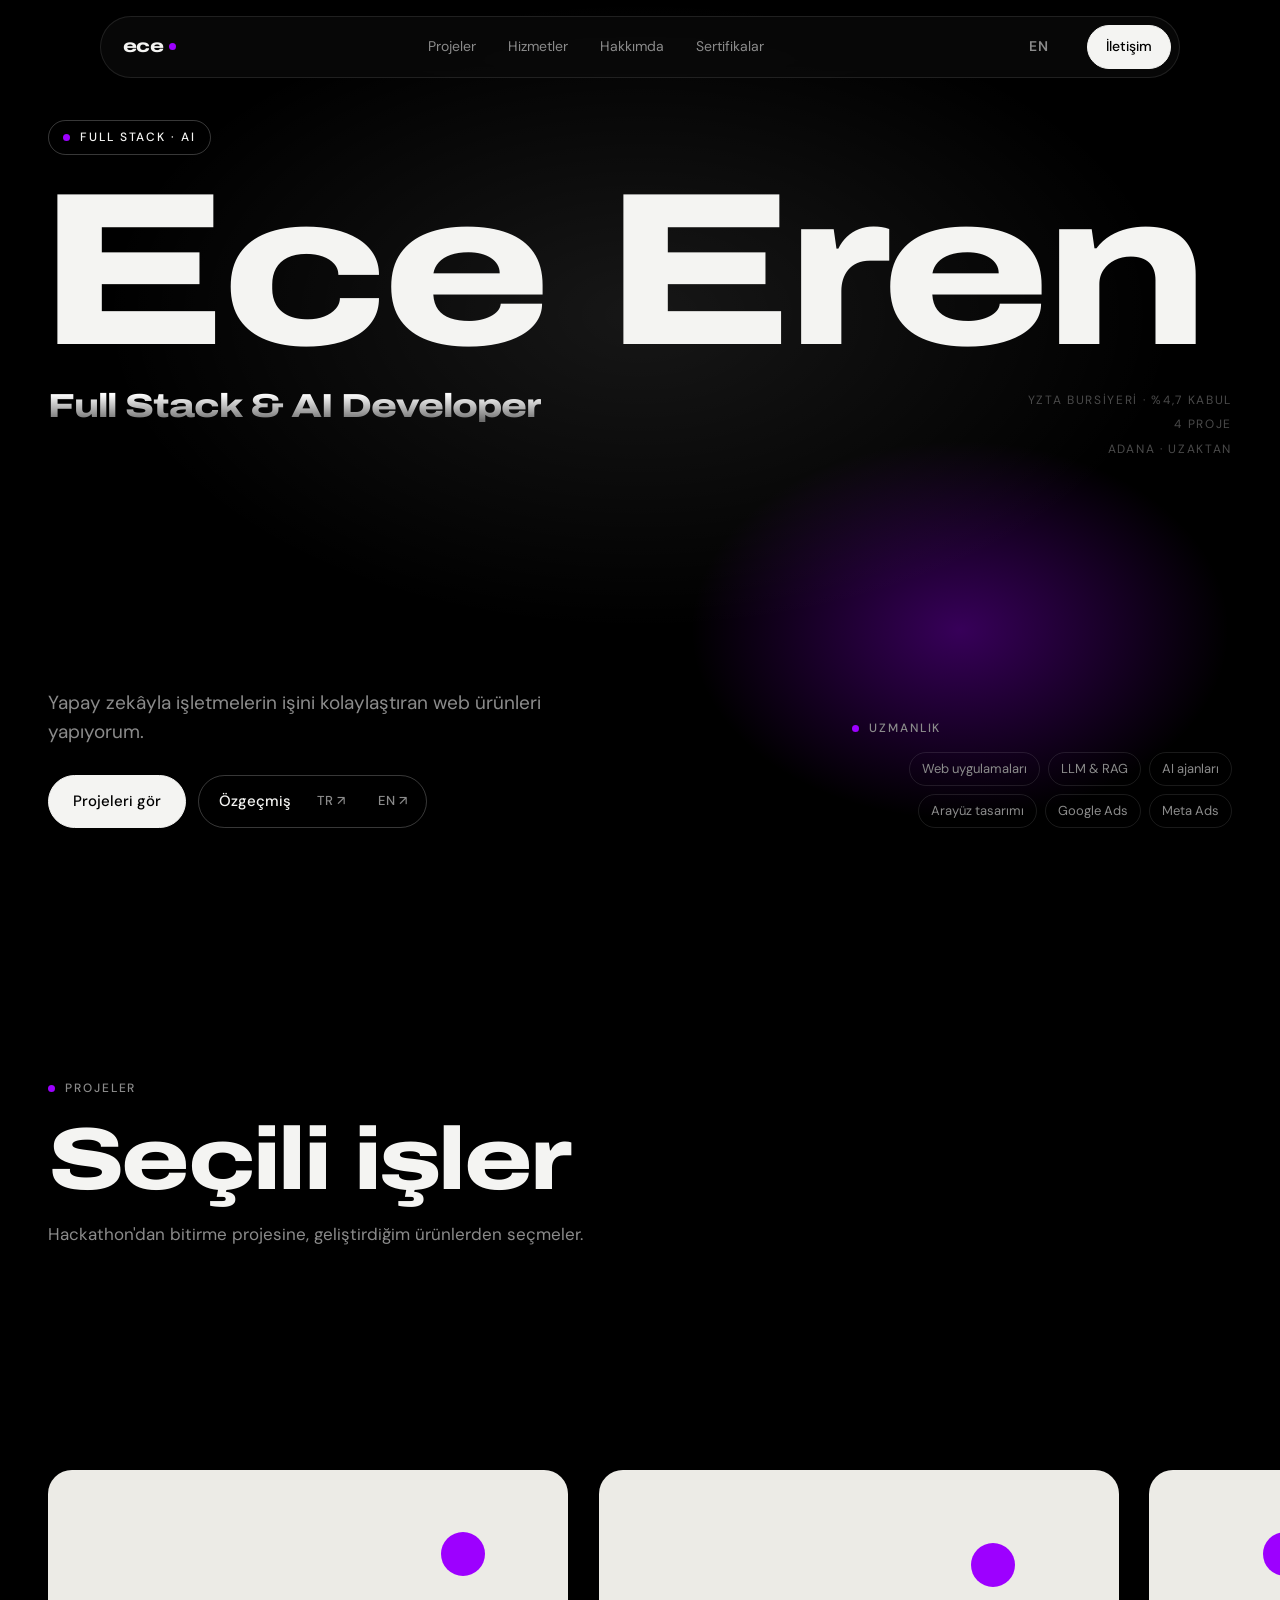
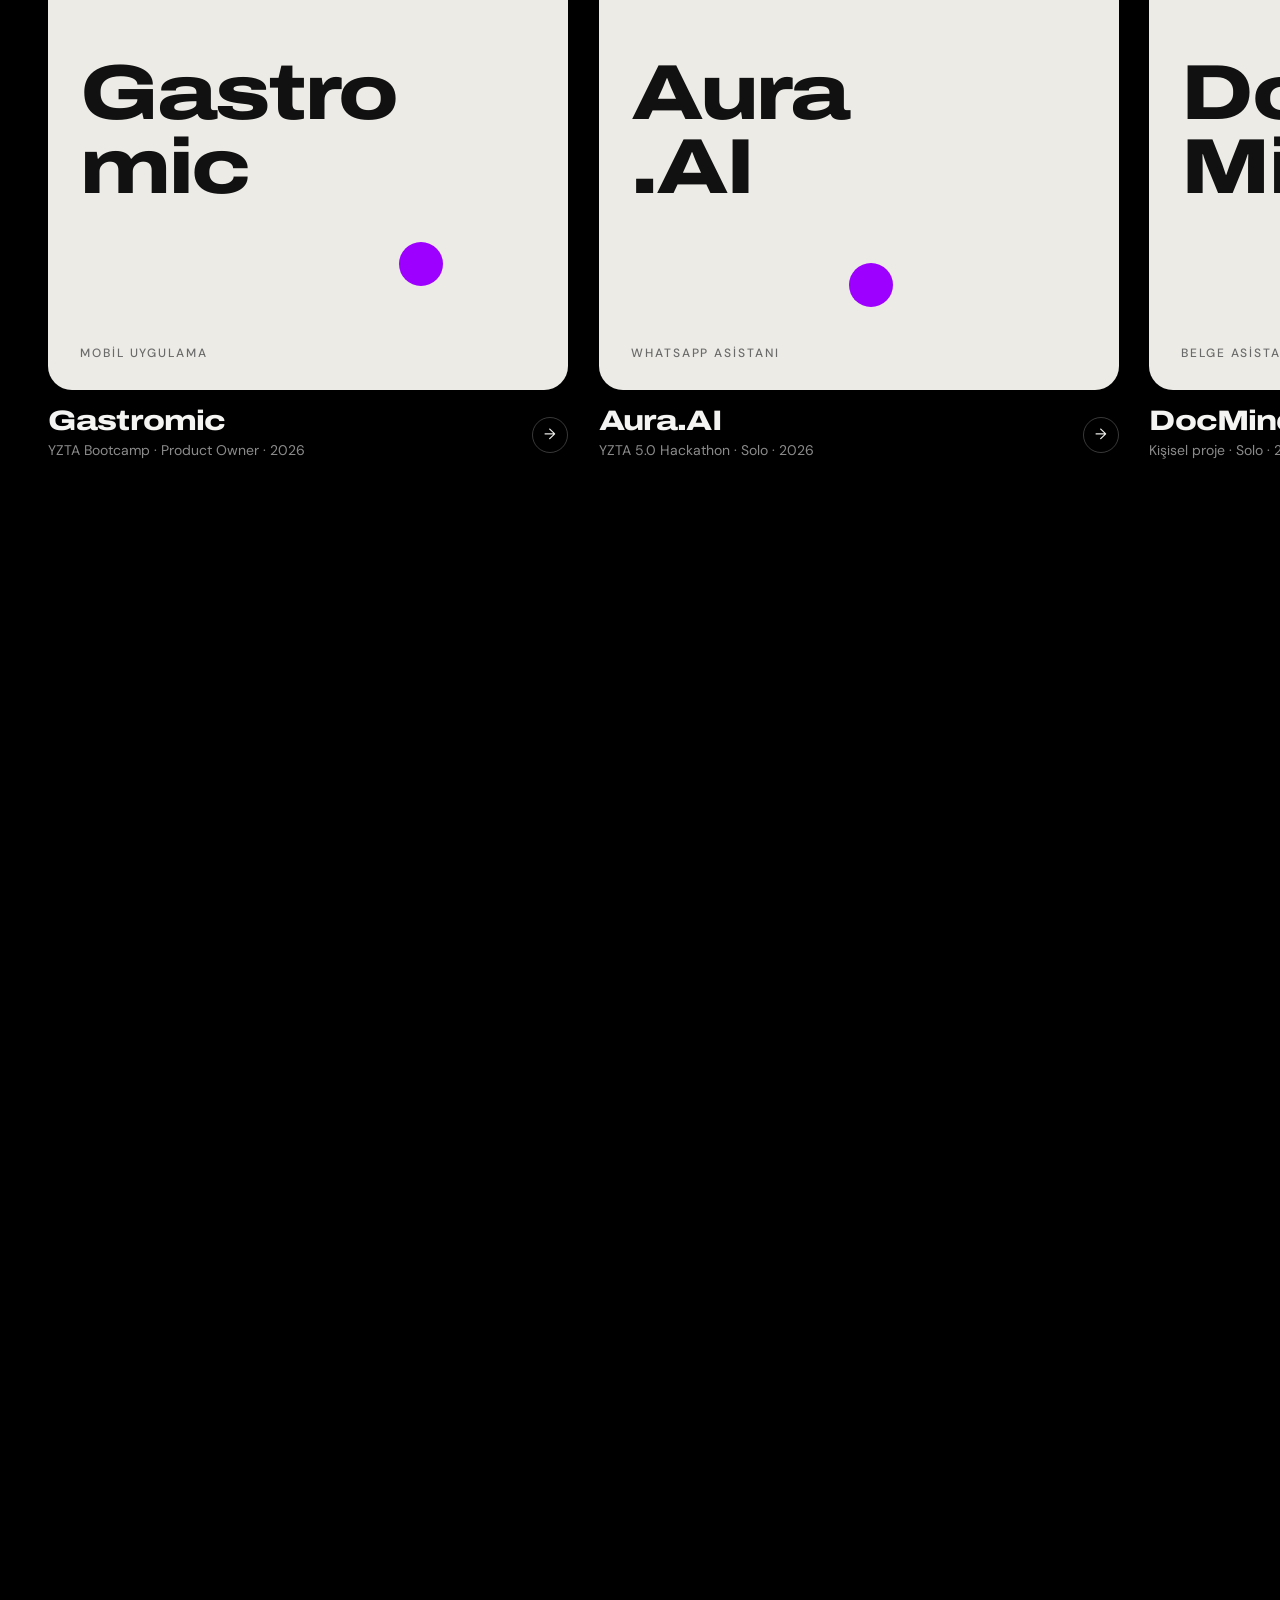
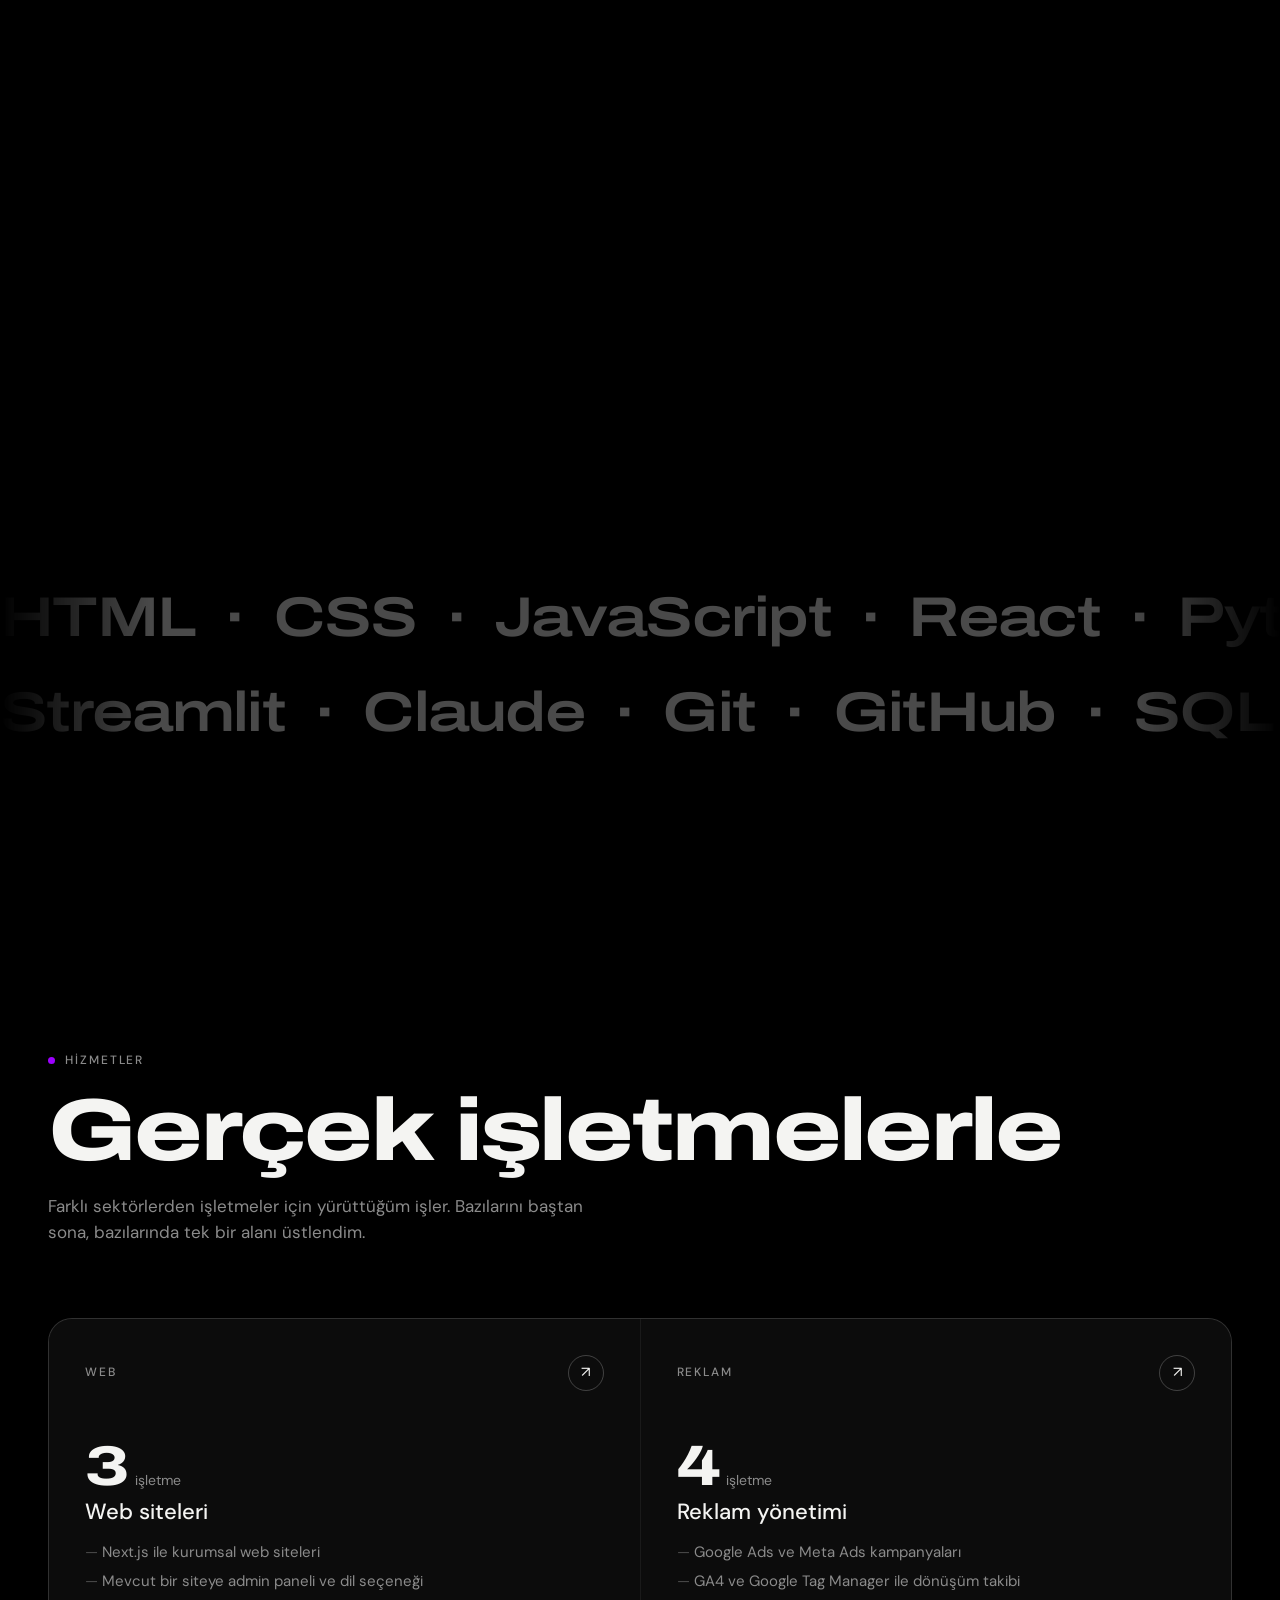
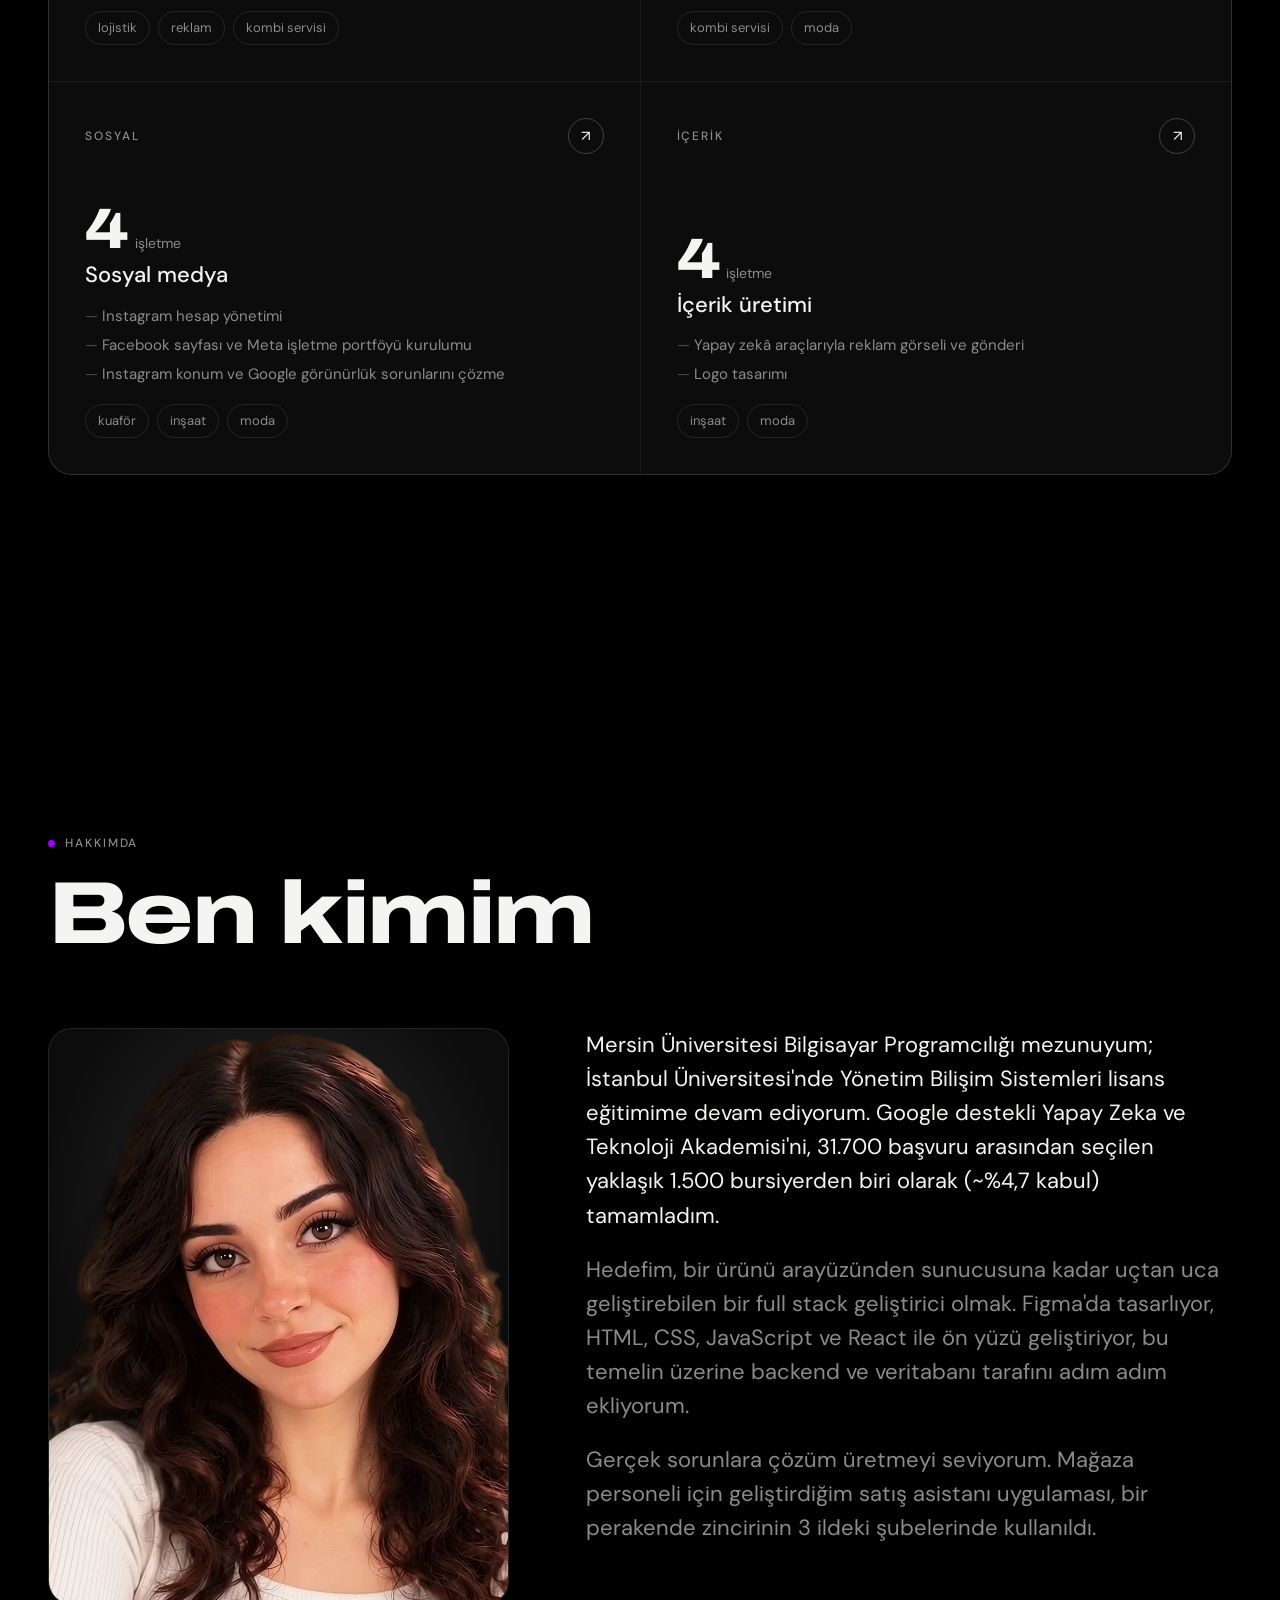
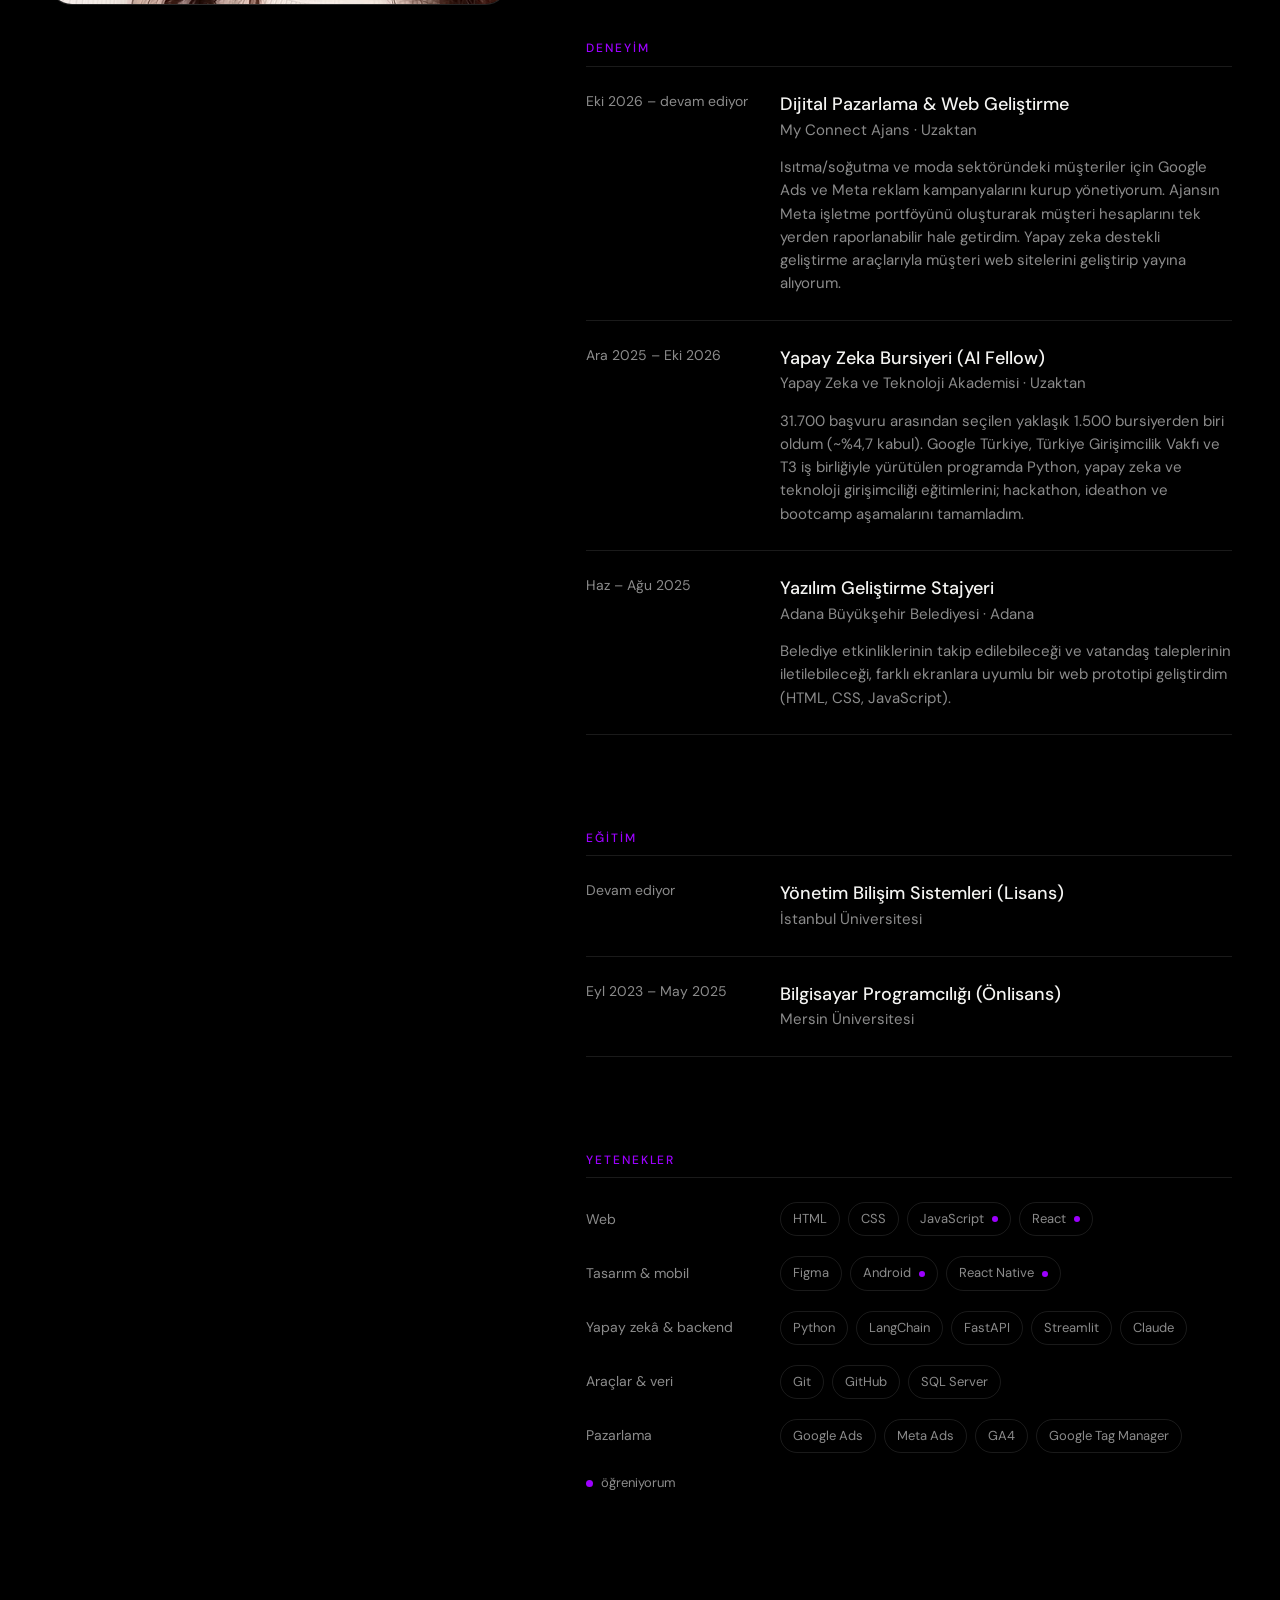
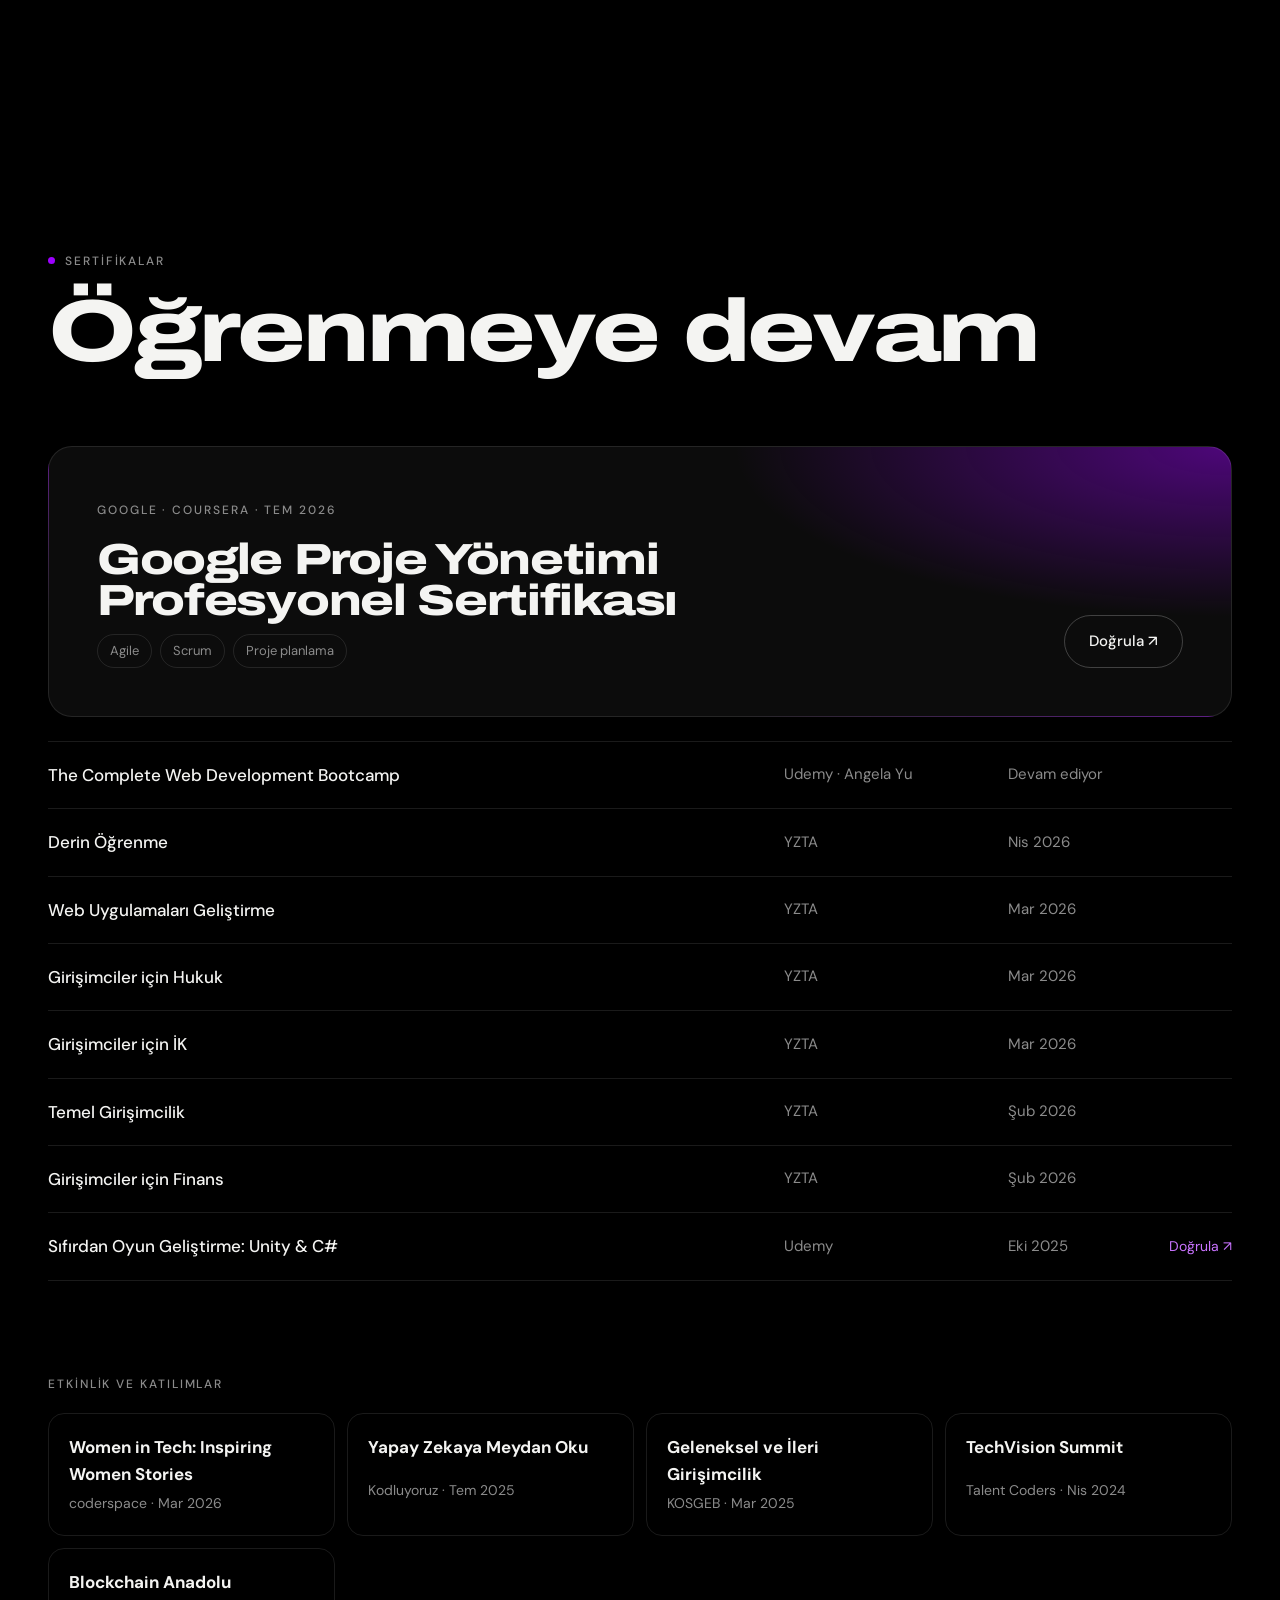
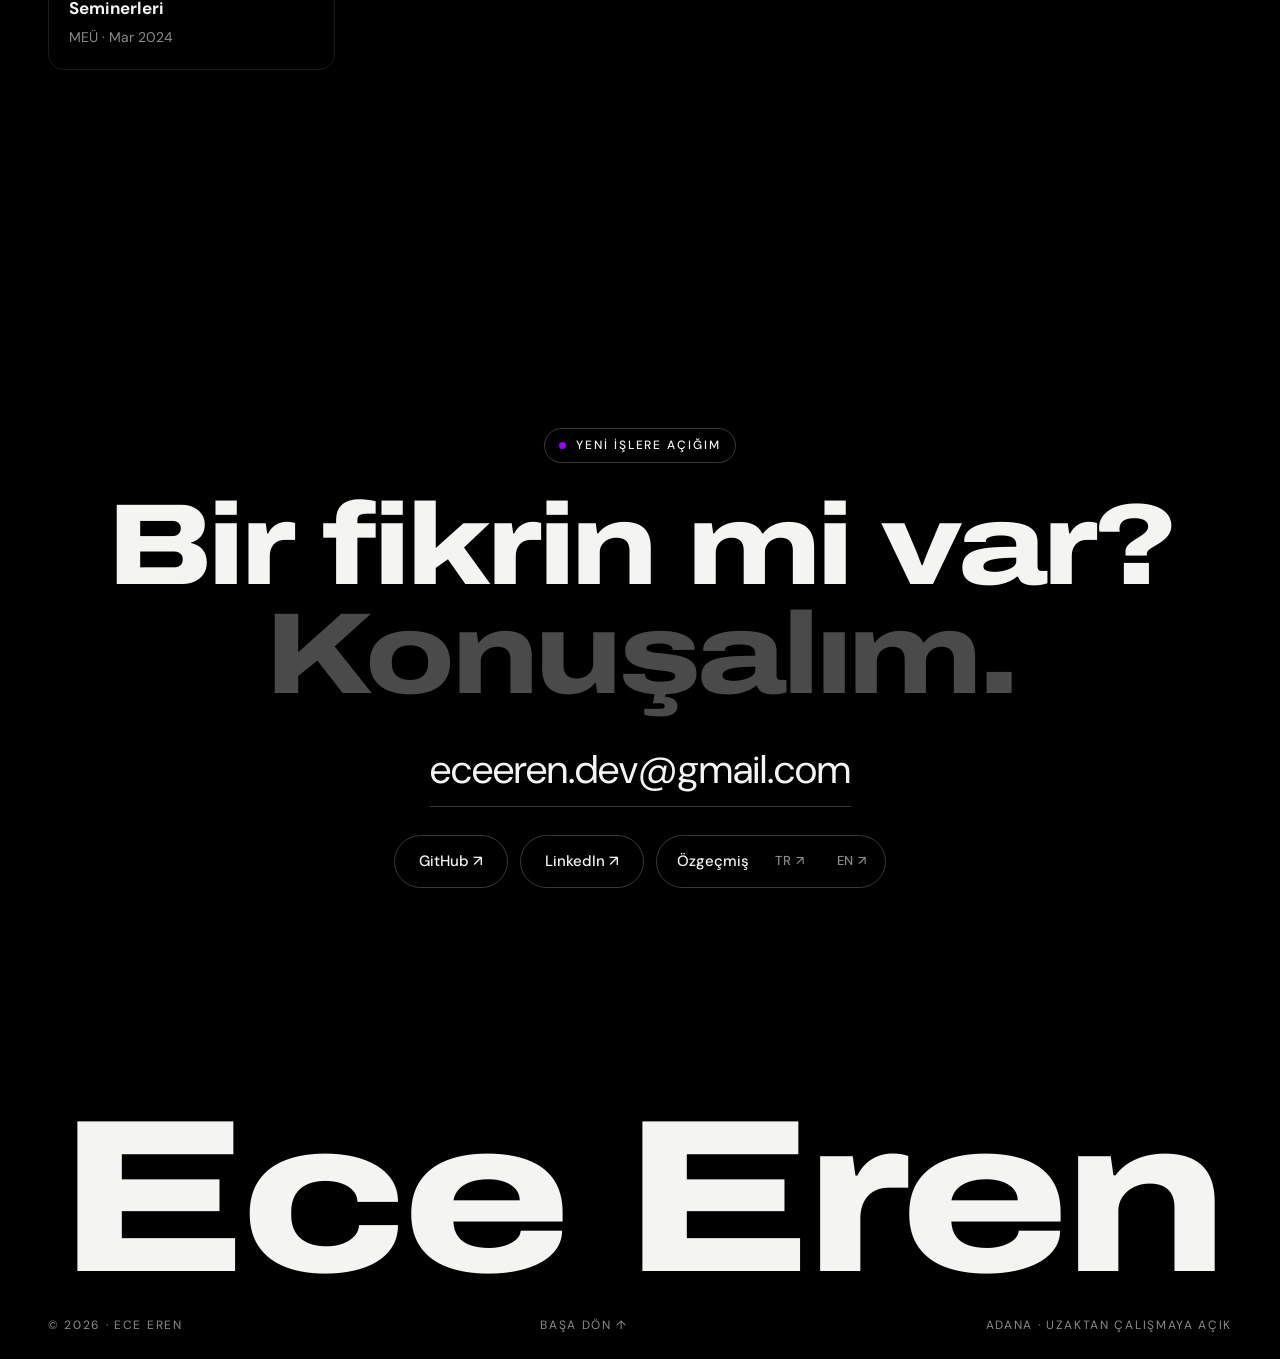
==== commit fa77b2fc: "Update resumes and offer both TR and EN on every page" ====
--- a/index.html
+++ b/index.html
@@ -52,7 +52,7 @@
           <p class="hero__text">Yapay zekâyla işletmelerin işini kolaylaştıran web ürünleri yapıyorum.</p>
           <div class="btn-row">
             <a class="btn btn--solid" href="#projeler">Projeleri gör</a>
-            <a class="btn" href="/assets/cv/Ece_Eren_CV_TR.pdf" target="_blank" rel="noopener">Özgeçmiş ↗</a>
+            <span class="cv-pick" role="group" aria-label="Özgeçmiş dil seçimi"><span class="cv-pick__label">Özgeçmiş</span><a href="/assets/cv/Ece_Eren_CV_TR.pdf" target="_blank" rel="noopener" hreflang="tr" lang="tr" title="Türkçe">TR ↗</a><a href="/assets/cv/Ece_Eren_CV_EN.pdf" target="_blank" rel="noopener" hreflang="en" lang="en" title="English">EN ↗</a></span>
           </div>
         </div>
 
@@ -361,7 +361,7 @@
         <div class="btn-row" style="justify-content: center;">
           <a class="btn" href="https://github.com/erenece" target="_blank" rel="noopener">GitHub ↗</a>
           <a class="btn" href="https://www.linkedin.com/in/ece-eren-7806ab247" target="_blank" rel="noopener">LinkedIn ↗</a>
-          <a class="btn" href="/assets/cv/Ece_Eren_CV_TR.pdf" target="_blank" rel="noopener">Özgeçmiş ↗</a>
+          <span class="cv-pick" role="group" aria-label="Özgeçmiş dil seçimi"><span class="cv-pick__label">Özgeçmiş</span><a href="/assets/cv/Ece_Eren_CV_TR.pdf" target="_blank" rel="noopener" hreflang="tr" lang="tr" title="Türkçe">TR ↗</a><a href="/assets/cv/Ece_Eren_CV_EN.pdf" target="_blank" rel="noopener" hreflang="en" lang="en" title="English">EN ↗</a></span>
         </div>
       </div>
     </section>
--- a/assets/css/style.css
+++ b/assets/css/style.css
@@ -139,6 +139,31 @@
 .btn--solid:hover { background: var(--accent); border-color: var(--accent); color: var(--on-accent); }
 
 .btn-row { display: flex; flex-wrap: wrap; gap: 12px; }
+
+/* CV dil seçimi: "Özgeçmiş | TR ↗ | EN ↗" tek bir hap içinde */
+.cv-pick {
+  display: inline-flex;
+  align-items: center;
+  gap: 4px;
+  padding: 4px 4px 4px 20px;
+  border: 1px solid var(--line-strong);
+  border-radius: 999px;
+  font-size: 15px;
+  font-weight: 500;
+}
+
+.cv-pick__label { margin-right: 8px; }
+
+.cv-pick a {
+  padding: 9px 14px;
+  border-radius: 999px;
+  font-size: 13px;
+  letter-spacing: 0.06em;
+  color: var(--muted);
+  transition: background 0.25s, color 0.25s;
+}
+
+.cv-pick a:hover { background: var(--accent); color: var(--on-accent); }
 
 /* yuvarlak ok ikonu (kartların köşesinde) */
 .arrow {
